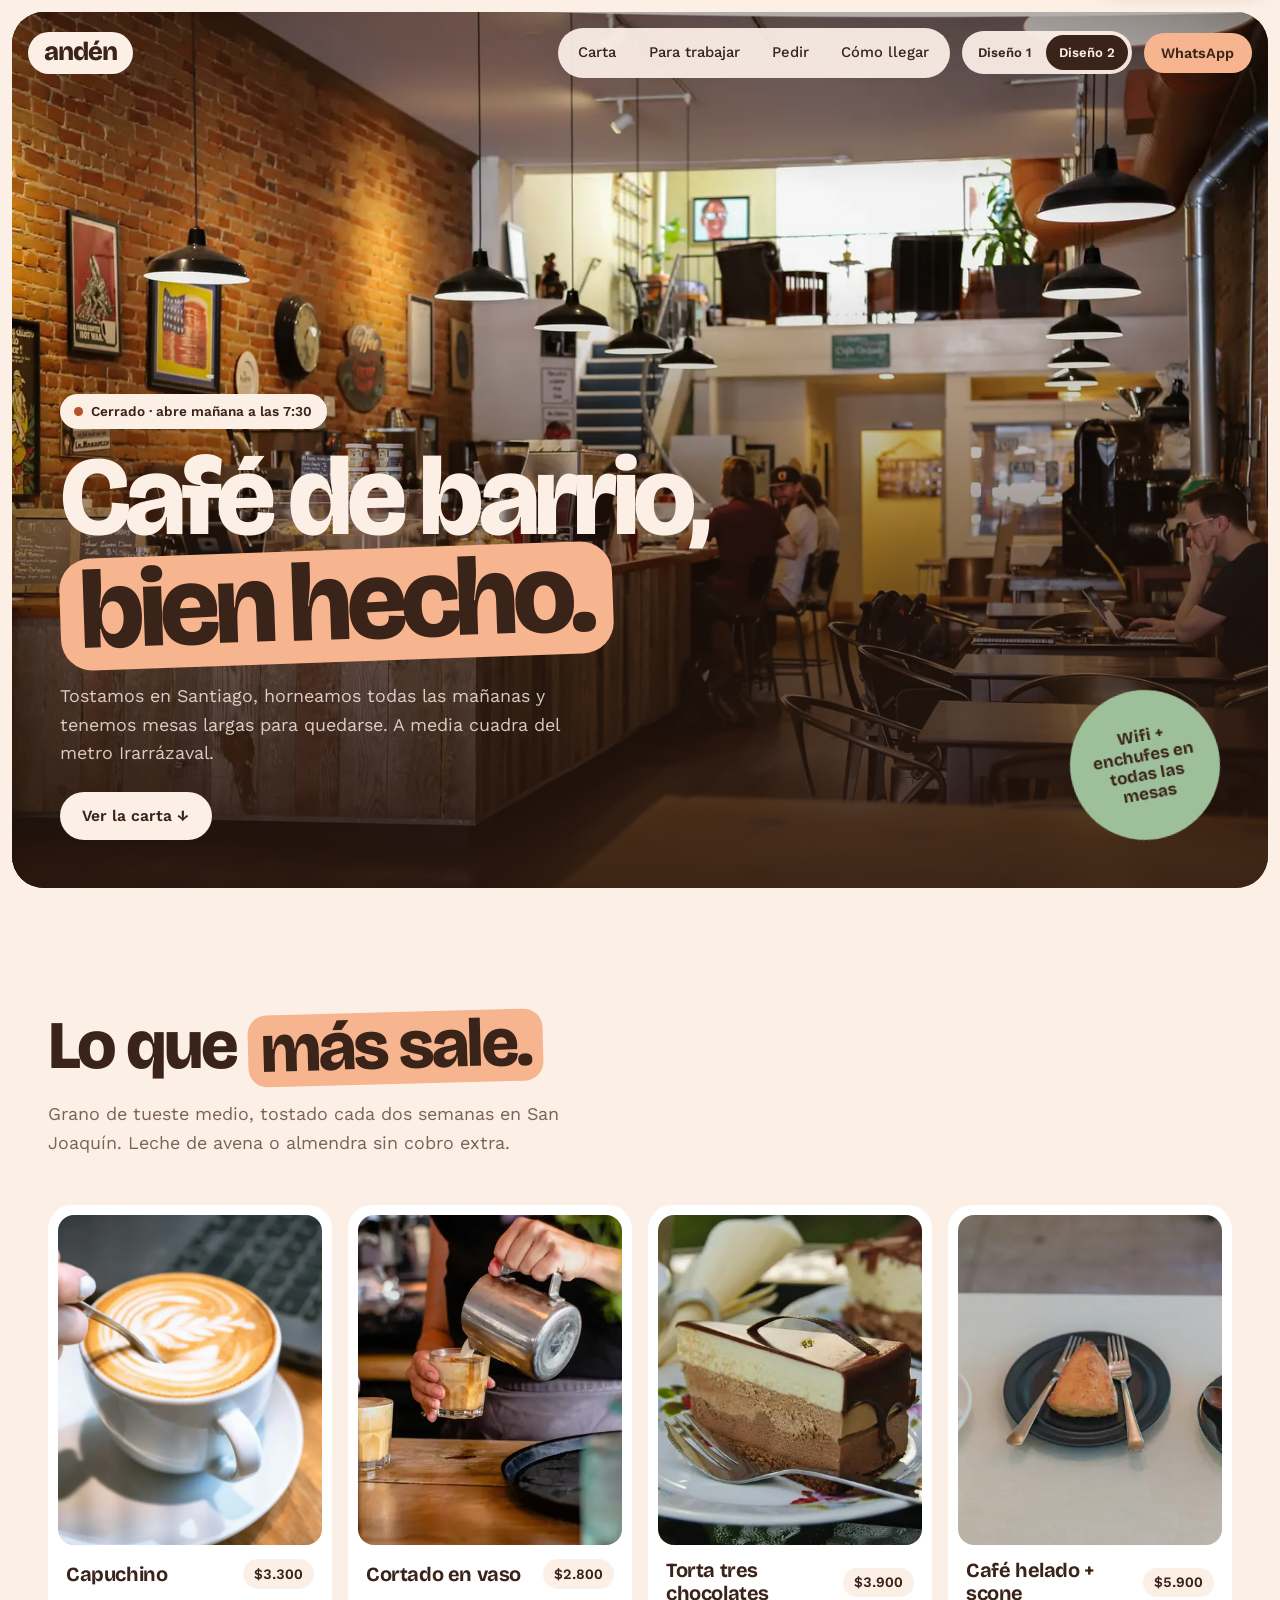
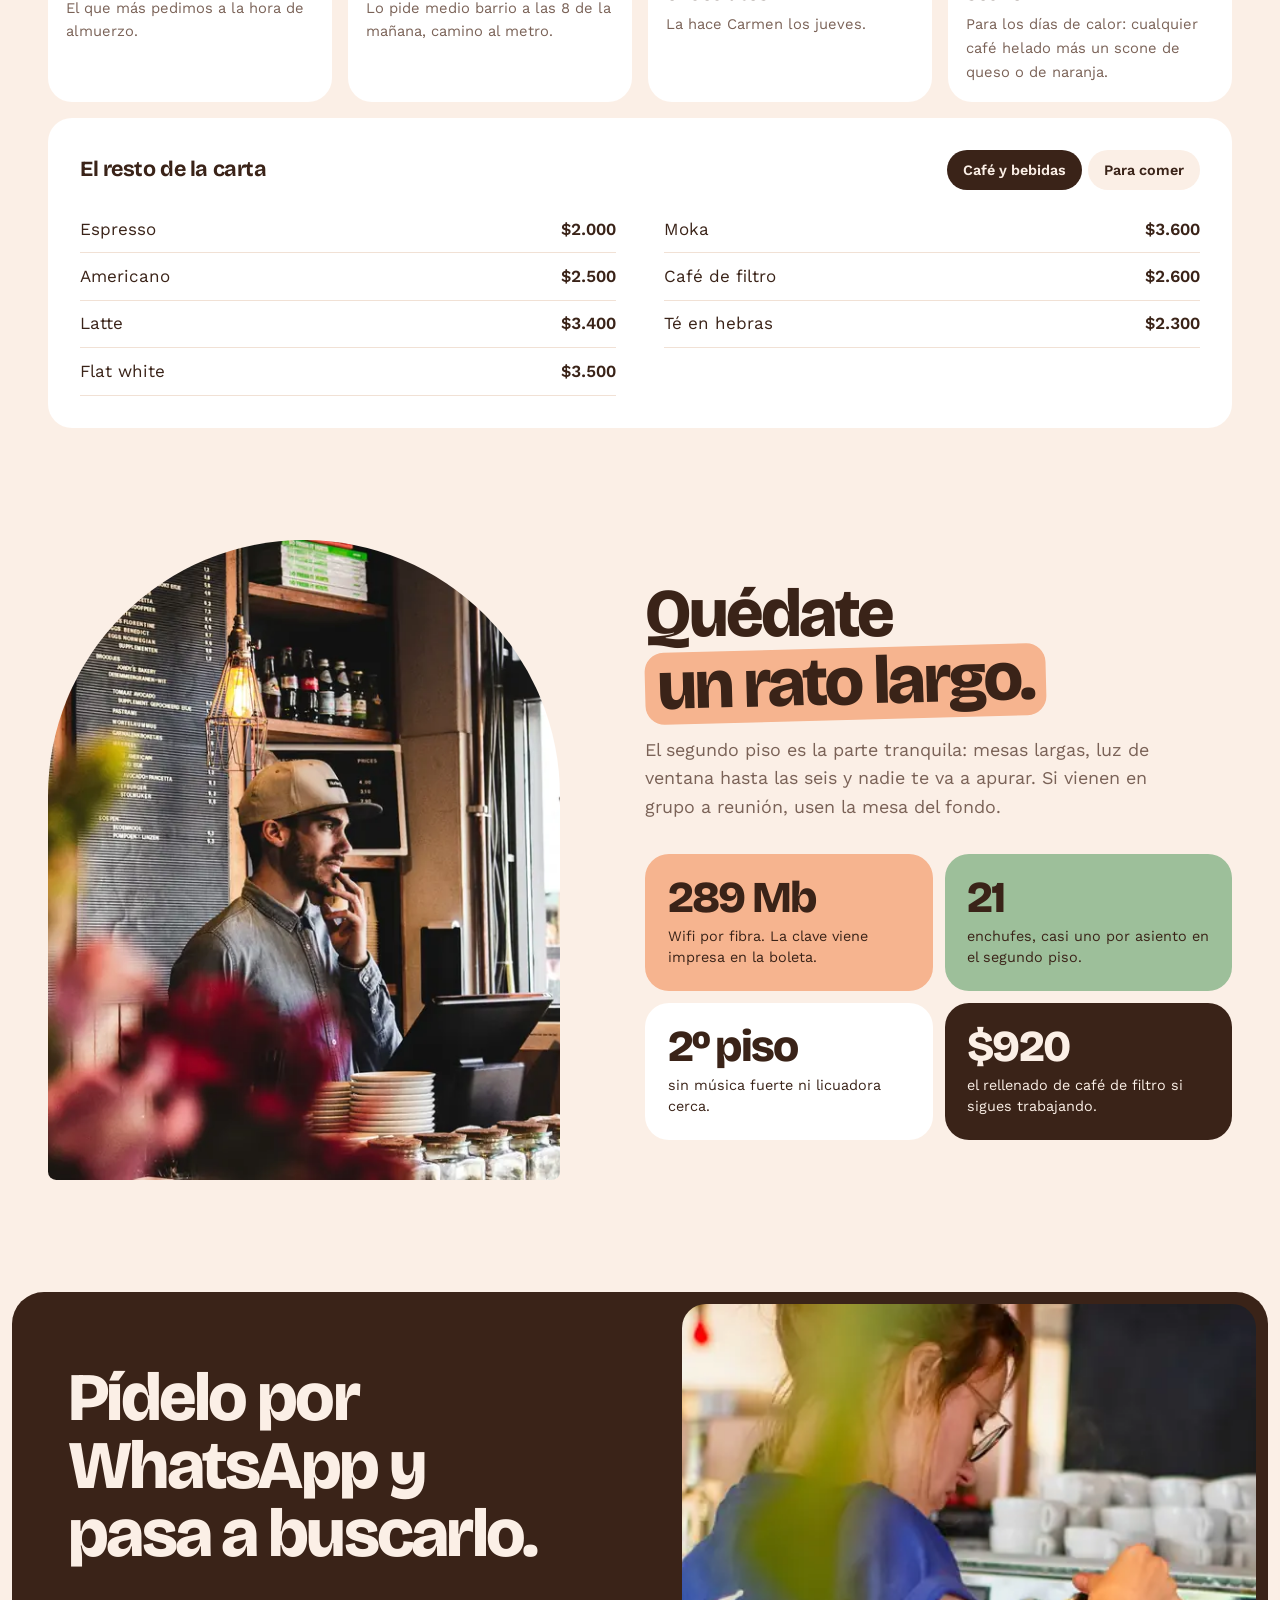
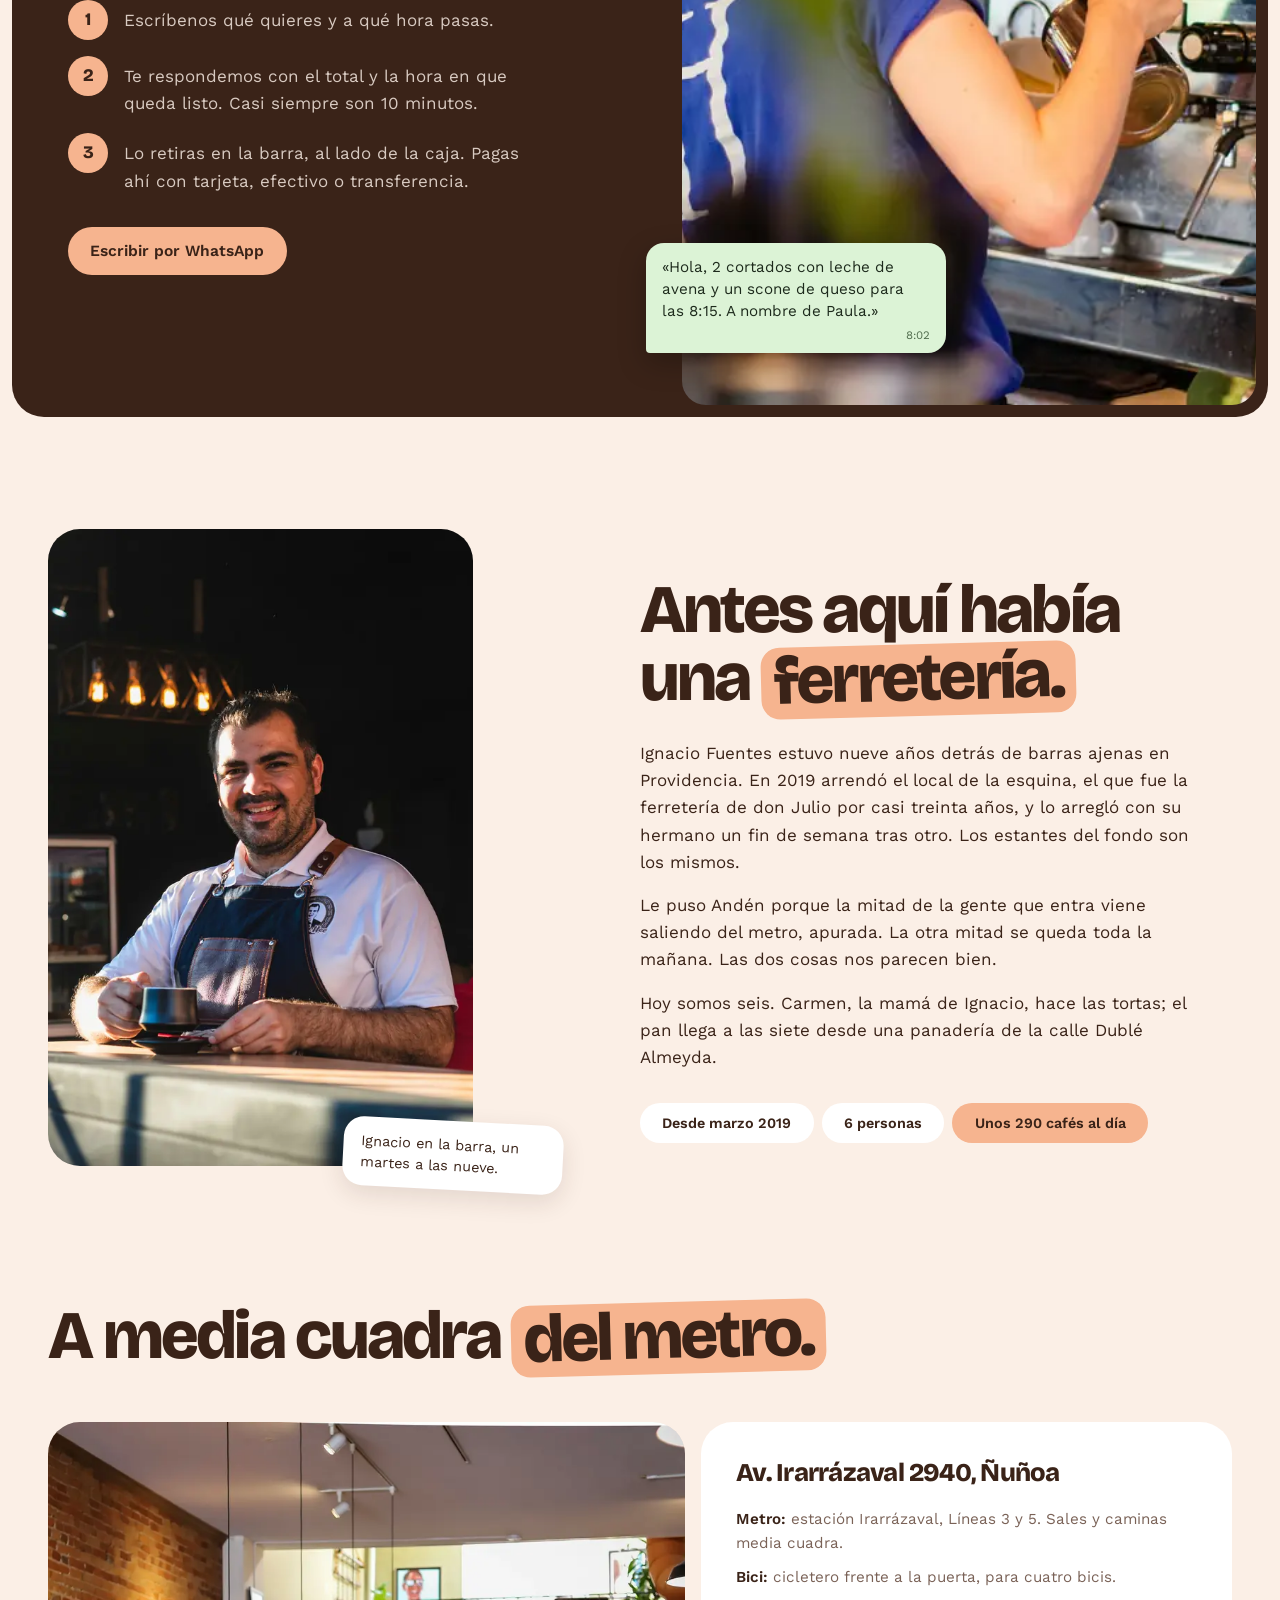
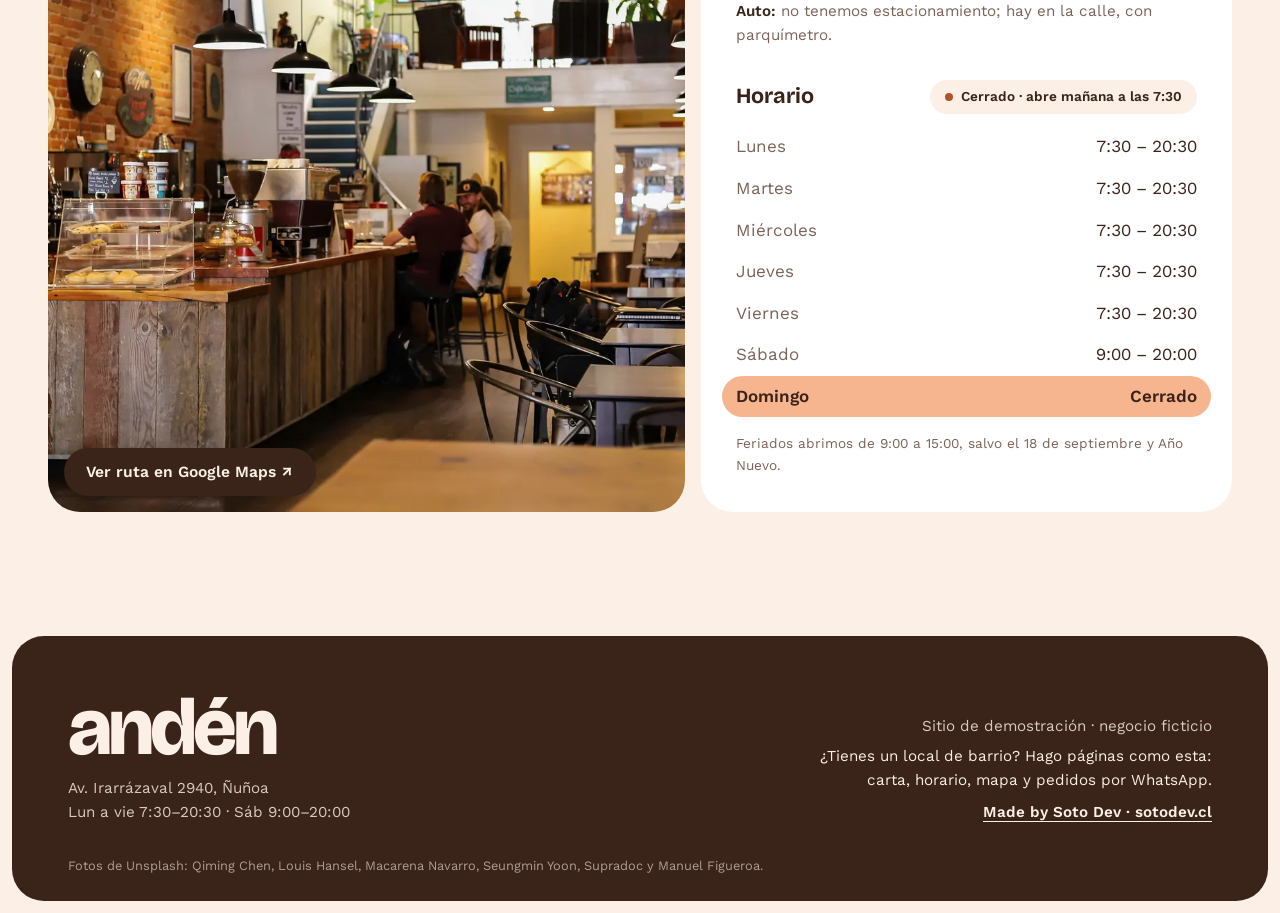
==== calido.html @ 1124a8f5 "Add second design with a design switch and rebrand the first Design 1 (/) keeps the original layout " ====
<!doctype html>
<html lang="es-CL">
<head>
  <meta charset="utf-8">
  <script>document.documentElement.classList.add('js')</script>
  <meta name="viewport" content="width=device-width, initial-scale=1">
  <title>Café Andén · Café de barrio en Ñuñoa</title>
  <meta name="description" content="Cafetería de barrio a media cuadra del metro Irarrázaval. Café tostado en Santiago, horneado del día, wifi y enchufes, pedidos por WhatsApp para retirar.">
  <meta name="theme-color" content="#3A2318">
  <!-- Fictional business at a real street: keep it out of search results -->
  <meta name="robots" content="noindex, nofollow">
  <link rel="icon" href="favicon.svg" type="image/svg+xml">

  <meta property="og:type" content="website">
  <meta property="og:title" content="Café Andén · Café de barrio, bien hecho">
  <meta property="og:description" content="A media cuadra del metro Irarrázaval. Wifi, enchufes y pedidos por WhatsApp para retirar.">
  <meta property="og:image" content="https://cafeteria.sotodev.cl/img/og.jpg">
  <meta property="og:url" content="https://cafeteria.sotodev.cl/calido">

  <link rel="preconnect" href="https://fonts.googleapis.com">
  <link rel="preconnect" href="https://fonts.gstatic.com" crossorigin>
  <link href="https://fonts.googleapis.com/css2?family=Bricolage+Grotesque:opsz,wght@12..96,400..800&family=Work+Sans:wght@400;500;600&display=swap" rel="stylesheet">
  <link rel="preload" as="image" href="img/local-1600.webp"
        imagesrcset="img/local-960.webp 960w, img/local-1600.webp 1600w, img/local-2400.webp 2400w" imagesizes="100vw">
  <link rel="stylesheet" href="calido.css">
</head>
<body>

  <!-- PORTADA -->
  <header class="hero" id="inicio">
    <div class="hero__frame">
      <img class="hero__img"
           src="img/local-1600.webp"
           srcset="img/local-960.webp 960w, img/local-1600.webp 1600w, img/local-2400.webp 2400w"
           sizes="100vw" width="1600" height="994"
           alt="Interior de Café Andén: barra de madera, muro de ladrillo y mesas con gente trabajando"
           fetchpriority="high">

      <nav class="nav" aria-label="Principal">
        <a class="nav__logo" href="#inicio">andén</a>
        <ul class="nav__links">
          <li><a href="#carta">Carta</a></li>
          <li><a href="#trabajar">Para trabajar</a></li>
          <li><a href="#pedir">Pedir</a></li>
          <li><a href="#llegar">Cómo llegar</a></li>
        </ul>
        <div class="switch" role="group" aria-label="Elegir diseño">
          <a data-design-link="/" href="/">Diseño 1</a>
          <a data-design-link="/calido" href="/calido" aria-current="page">Diseño 2</a>
        </div>
        <a class="pill pill--peach pill--sm nav__wa js-wa" href="#pedir">WhatsApp</a>
      </nav>

      <div class="hero__content">
        <div class="hero__text">
          <p class="status" data-estado hidden></p>
          <h1 class="hero__title">Café de barrio, <span class="hl">bien hecho.</span></h1>
          <p class="hero__lead">Tostamos en Santiago, horneamos todas las mañanas y tenemos mesas largas para quedarse. A media cuadra del metro Irarrázaval.</p>
          <a class="pill pill--light" href="#carta">Ver la carta ↓</a>
        </div>
        <p class="sticker">Wifi + enchufes en todas las mesas</p>
      </div>
    </div>
  </header>

  <main>

    <!-- CARTA -->
    <section class="section" id="carta" aria-labelledby="carta-title">
      <div class="wrap">
        <div class="sec-head">
          <h2 id="carta-title" class="h2">Lo que <span class="hl">más sale.</span></h2>
          <p class="lead">Grano de tueste medio, tostado cada dos semanas en San Joaquín. Leche de avena o almendra sin cobro extra.</p>
        </div>

        <div class="cards">
          <article class="card">
            <div class="card__img"><img src="img/capuchino-600.webp" srcset="img/capuchino-600.webp 600w, img/capuchino-1100.webp 1100w"
                 sizes="(min-width: 1000px) 25vw, (min-width: 560px) 50vw, 100vw" width="600" height="900" loading="lazy"
                 alt="Capuchino con arte latte en taza blanca, junto a un notebook"></div>
            <div class="card__row"><h3 class="card__name">Capuchino</h3><span class="price">$3.300</span></div>
            <p class="card__desc">El que más pedimos a la hora de almuerzo.</p>
          </article>
          <article class="card">
            <div class="card__img"><img src="img/cortado-700.webp" srcset="img/cortado-700.webp 700w, img/cortado-1300.webp 1300w"
                 sizes="(min-width: 1000px) 25vw, (min-width: 560px) 50vw, 100vw" width="700" height="490" loading="lazy"
                 alt="Barista sirviendo leche en un cortado en vaso de vidrio"></div>
            <div class="card__row"><h3 class="card__name">Cortado en vaso</h3><span class="price">$2.800</span></div>
            <p class="card__desc">Lo pide medio barrio a las 8 de la mañana, camino al metro.</p>
          </article>
          <article class="card">
            <div class="card__img"><img src="img/torta-700.webp" srcset="img/torta-700.webp 700w, img/torta-1300.webp 1300w"
                 sizes="(min-width: 1000px) 25vw, (min-width: 560px) 50vw, 100vw" width="700" height="467" loading="lazy"
                 alt="Porción de torta tres chocolates con cobertura brillante"></div>
            <div class="card__row"><h3 class="card__name">Torta tres chocolates</h3><span class="price">$3.900</span></div>
            <p class="card__desc">La hace Carmen los jueves.</p>
          </article>
          <article class="card">
            <div class="card__img"><img src="img/helado-scone-700.webp" srcset="img/helado-scone-700.webp 700w, img/helado-scone-1300.webp 1300w"
                 sizes="(min-width: 1000px) 25vw, (min-width: 560px) 50vw, 100vw" width="700" height="467" loading="lazy"
                 alt="Moka helado con crema, scone en plato negro y café helado con leche"></div>
            <div class="card__row"><h3 class="card__name">Café helado + scone</h3><span class="price">$5.900</span></div>
            <p class="card__desc">Para los días de calor: cualquier café helado más un scone de queso o de naranja.</p>
          </article>
        </div>

        <div class="rest" id="rest">
          <div class="rest__head">
            <h3 class="rest__title">El resto de la carta</h3>
            <div class="tabs" role="group" aria-label="Filtrar la carta">
              <button type="button" class="tabs__btn" data-tab="bebidas" aria-pressed="true">Café y bebidas</button>
              <button type="button" class="tabs__btn" data-tab="comer" aria-pressed="false">Para comer</button>
            </div>
          </div>
          <div class="rest__lists">
            <div class="rest__group" data-panel="bebidas">
              <h4 class="rest__group-title">Café y bebidas</h4>
              <ul class="rest__list">
                <li><span>Espresso</span><span>$2.000</span></li>
                <li><span>Americano</span><span>$2.500</span></li>
                <li><span>Latte</span><span>$3.400</span></li>
                <li><span>Flat white</span><span>$3.500</span></li>
                <li><span>Moka</span><span>$3.600</span></li>
                <li><span>Café de filtro</span><span>$2.600</span></li>
                <li><span>Té en hebras</span><span>$2.300</span></li>
              </ul>
            </div>
            <div class="rest__group" data-panel="comer">
              <h4 class="rest__group-title">Para comer</h4>
              <ul class="rest__list">
                <li><span>Medialuna</span><span>$1.600</span></li>
                <li><span>Scone de queso</span><span>$2.300</span></li>
                <li><span>Queque de plátano</span><span>$2.200</span></li>
                <li><span>Tostada con palta</span><span>$4.200</span></li>
                <li><span>Marraqueta jamón queso</span><span>$4.500</span></li>
                <li><span>Pollo palta en ciabatta</span><span>$5.900</span></li>
              </ul>
            </div>
          </div>
        </div>
      </div>
    </section>

    <!-- PARA TRABAJAR -->
    <section class="section section--tight" id="trabajar" aria-labelledby="trabajar-title">
      <div class="wrap work">
        <div class="arch">
          <img src="img/barra-960.webp" srcset="img/barra-960.webp 960w, img/barra-1600.webp 1600w"
               sizes="(min-width: 900px) 45vw, 100vw" width="960" height="670" loading="lazy"
               alt="Barista en la barra frente a la pizarra con la carta y una ventana grande">
        </div>
        <div class="work__text">
          <h2 id="trabajar-title" class="h2">Quédate <span class="hl">un rato largo.</span></h2>
          <p class="lead">El segundo piso es la parte tranquila: mesas largas, luz de ventana hasta las seis y nadie te va a apurar. Si vienen en grupo a reunión, usen la mesa del fondo.</p>
          <ul class="tiles">
            <li class="tile tile--peach"><strong data-count="300" data-suffix=" Mb">300 Mb</strong><span>Wifi por fibra. La clave viene impresa en la boleta.</span></li>
            <li class="tile tile--sage"><strong data-count="22">22</strong><span>enchufes, casi uno por asiento en el segundo piso.</span></li>
            <li class="tile tile--white"><strong>2º piso</strong><span>sin música fuerte ni licuadora cerca.</span></li>
            <li class="tile tile--brown"><strong data-count="1000" data-prefix="$">$1.000</strong><span>el rellenado de café de filtro si sigues trabajando.</span></li>
          </ul>
        </div>
      </div>
    </section>

    <!-- PEDIDOS POR WHATSAPP -->
    <section class="order" id="pedir" aria-labelledby="pedir-title">
      <div class="order__text">
        <h2 id="pedir-title" class="h2">Pídelo por WhatsApp y pasa a buscarlo.</h2>
        <ol class="steps">
          <li><span class="steps__n">1</span><p>Escríbenos qué quieres y a qué hora pasas.</p></li>
          <li><span class="steps__n">2</span><p>Te respondemos con el total y la hora en que queda listo. Casi siempre son 10 minutos.</p></li>
          <li><span class="steps__n">3</span><p>Lo retiras en la barra, al lado de la caja. Pagas ahí con tarjeta, efectivo o transferencia.</p></li>
        </ol>
        <a class="pill pill--peach js-wa" href="#pedir">Escribir por WhatsApp</a>
        <p class="order__note">Recibimos pedidos desde las 7:30. No hacemos delivery: somos pocos y preferimos que el café llegue caliente.</p>
      </div>
      <div class="order__photo">
        <div class="order__img">
          <img src="img/barista-800.webp" srcset="img/barista-800.webp 800w, img/barista-1400.webp 1400w"
               sizes="(min-width: 900px) 45vw, 100vw" width="800" height="533" loading="lazy"
               alt="Barista preparando un café en la máquina de espresso, con tazas apiladas detrás">
        </div>
        <p class="bubble">«Hola, 2 cortados con leche de avena y un scone de queso para las 8:15. A nombre de Paula.»<small>8:02</small></p>
      </div>
    </section>

    <!-- HISTORIA -->
    <section class="section" id="historia" aria-labelledby="historia-title">
      <div class="wrap story">
        <figure class="story__photo">
          <div class="story__img">
            <img src="img/ignacio-600.webp" srcset="img/ignacio-600.webp 600w, img/ignacio-1100.webp 1100w"
                 sizes="(min-width: 900px) 40vw, 100vw" width="600" height="900" loading="lazy"
                 alt="Ignacio, dueño de Café Andén, sonriendo en la barra con una taza en la mano">
          </div>
          <figcaption class="note">Ignacio en la barra, un martes a las nueve.</figcaption>
        </figure>
        <div class="story__text">
          <h2 id="historia-title" class="h2">Antes aquí había una <span class="hl">ferretería.</span></h2>
          <p>Ignacio Fuentes estuvo nueve años detrás de barras ajenas en Providencia. En 2019 arrendó el local de la esquina, el que fue la ferretería de don Julio por casi treinta años, y lo arregló con su hermano un fin de semana tras otro. Los estantes del fondo son los mismos.</p>
          <p>Le puso Andén porque la mitad de la gente que entra viene saliendo del metro, apurada. La otra mitad se queda toda la mañana. Las dos cosas nos parecen bien.</p>
          <p>Hoy somos seis. Carmen, la mamá de Ignacio, hace las tortas; el pan llega a las siete desde una panadería de la calle Dublé Almeyda.</p>
          <ul class="facts">
            <li class="pill">Desde marzo 2019</li>
            <li class="pill">6 personas</li>
            <li class="pill pill--peach"><span data-count="340" data-prefix="Unos " data-suffix=" cafés al día">Unos 340 cafés al día</span></li>
          </ul>
        </div>
      </div>
    </section>

    <!-- CÓMO LLEGAR -->
    <section class="section section--tight" id="llegar" aria-labelledby="llegar-title">
      <div class="wrap">
        <div class="sec-head">
          <h2 id="llegar-title" class="h2">A media cuadra <span class="hl">del metro.</span></h2>
        </div>
        <div class="visit">
          <div class="mapa" id="mapa">
            <img class="mapa__fallback"
                 src="img/local-960.webp"
                 srcset="img/local-960.webp 960w, img/local-1600.webp 1600w"
                 sizes="(min-width: 900px) 55vw, 100vw" width="960" height="597" loading="lazy"
                 alt="Interior de Café Andén">
            <iframe class="mapa__frame" title="Mapa: Café Andén, a media cuadra del metro Irarrázaval"
                    data-src="https://www.google.com/maps/embed/v1/place?key=__GOOGLE_MAPS_API_KEY__&amp;q=Metro+Irarr%C3%A1zaval,+%C3%91u%C3%B1oa&amp;zoom=16&amp;language=es&amp;region=CL"
                    loading="lazy" referrerpolicy="strict-origin-when-cross-origin" allowfullscreen></iframe>
            <a class="pill pill--dark mapa__btn" href="https://www.google.com/maps/dir/?api=1&amp;destination=Metro+Irarr%C3%A1zaval+%C3%91u%C3%B1oa" target="_blank" rel="noopener">Ver ruta en Google Maps ↗</a>
          </div>

          <div class="visit__box">
            <p class="visit__dir">Av. Irarrázaval 2940, Ñuñoa</p>
            <ul class="ways">
              <li><strong>Metro:</strong> estación Irarrázaval, Líneas 3 y 5. Sales y caminas media cuadra.</li>
              <li><strong>Bici:</strong> cicletero frente a la puerta, para cuatro bicis.</li>
              <li><strong>Auto:</strong> no tenemos estacionamiento; hay en la calle, con parquímetro.</li>
            </ul>
            <div class="visit__head">
              <h3 class="visit__h3">Horario</h3>
              <p class="status status--plain" data-estado hidden></p>
            </div>
            <ul class="horario" id="horario">
              <li data-days="1"><span>Lunes</span><span>7:30 – 20:30</span></li>
              <li data-days="2"><span>Martes</span><span>7:30 – 20:30</span></li>
              <li data-days="3"><span>Miércoles</span><span>7:30 – 20:30</span></li>
              <li data-days="4"><span>Jueves</span><span>7:30 – 20:30</span></li>
              <li data-days="5"><span>Viernes</span><span>7:30 – 20:30</span></li>
              <li data-days="6"><span>Sábado</span><span>9:00 – 20:00</span></li>
              <li data-days="0"><span>Domingo</span><span>Cerrado</span></li>
            </ul>
            <p class="visit__note">Feriados abrimos de 9:00 a 15:00, salvo el 18 de septiembre y Año Nuevo.</p>
          </div>
        </div>
      </div>
    </section>

  </main>

  <footer class="footer">
    <div class="footer__inner">
      <div>
        <p class="footer__brand">andén</p>
        <p>Av. Irarrázaval 2940, Ñuñoa<br>Lun a vie 7:30–20:30 · Sáb 9:00–20:00</p>
      </div>
      <div class="footer__demo">
        <p>Sitio de demostración · negocio ficticio</p>
        <p class="footer__pitch">¿Tienes un local de barrio? Hago páginas como esta: carta, horario, mapa y pedidos por WhatsApp.</p>
        <p><a href="https://sotodev.cl" target="_blank" rel="noopener">Made by Soto Dev · sotodev.cl</a></p>
      </div>
    </div>
    <p class="footer__credits">Fotos de Unsplash: Qiming Chen, Louis Hansel, Macarena Navarro, Seungmin Yoon, Supradoc y Manuel Figueroa.</p>
  </footer>

  <div class="switch switch--float" role="group" aria-label="Elegir diseño" inert>
    <a data-design-link="/" href="/">Diseño 1</a>
    <a data-design-link="/calido" href="/calido" aria-current="page">Diseño 2</a>
  </div>

  <a class="wa-bar js-wa" id="wa-bar" href="#pedir" aria-hidden="true" tabindex="-1">Pedir por WhatsApp para retirar</a>

  <script type="module" src="calido.js"></script>
</body>
</html>
---- calido.css ----
/* Diseño 2 · cálido redondeado */
:root {
  --bg: #FBEFE6;
  --brown: #3A2318;
  --brown-2: #4A2F22;
  --peach: #F6B48F;
  --sage: #9DBF9A;
  --white: #FFFFFF;
  --muted: #7A6257;
  --line: #F1E1D5;
  --on-brown: rgba(251, 239, 230, 0.82);
  --gutter: clamp(16px, 4vw, 48px);
  --max: 1200px;
  --r-lg: 32px;
  --r-md: 24px;
  --r-sm: 16px;
  --display: "Bricolage Grotesque", system-ui, sans-serif;
  --body: "Work Sans", system-ui, -apple-system, "Segoe UI", sans-serif;
  --ease: cubic-bezier(.2, .7, .15, 1);
}

*, *::before, *::after { box-sizing: border-box; }
html { scroll-behavior: smooth; -webkit-text-size-adjust: 100%; }
@media (prefers-reduced-motion: reduce) { html { scroll-behavior: auto; } }

body {
  margin: 0;
  background: var(--bg);
  color: var(--brown);
  font-family: var(--body);
  font-size: 1.0625rem;
  line-height: 1.6;
  -webkit-font-smoothing: antialiased;
}
img { display: block; max-width: 100%; height: auto; }
h1, h2, h3, h4, p, ul, ol, figure { margin: 0; }
ul, ol { padding: 0; list-style: none; }
a { color: inherit; }
:focus-visible { outline: 2px solid var(--brown); outline-offset: 2px; box-shadow: 0 0 0 4px var(--bg); }
.order :focus-visible, .footer :focus-visible, .tile--brown :focus-visible { outline-color: var(--bg); box-shadow: 0 0 0 4px var(--brown); }

.wrap {
  width: 100%;
  max-width: calc(var(--max) + var(--gutter) * 2);
  margin-inline: auto;
  padding-inline: var(--gutter);
}

/* ---------- Type ---------- */
.h2 {
  font: 800 clamp(2.4rem, 5.6vw, 4.25rem)/1 var(--display);
  letter-spacing: -0.04em;
  text-wrap: balance;
}
.hl {
  display: inline-block;
  background: var(--peach);
  color: var(--brown);
  border-radius: .28em;
  padding: 0 .18em .06em;
  transform: rotate(-1.5deg);
}
.lead { max-width: 34rem; color: var(--muted); font-size: clamp(1.02rem, 1.4vw, 1.15rem); }

/* ---------- Pills ---------- */
.pill {
  display: inline-flex; align-items: center; justify-content: center; gap: .5rem;
  min-height: 48px; padding: 0 1.4rem;
  border-radius: 999px;
  background: var(--white); color: var(--brown);
  font: 600 .975rem/1 var(--body);
  text-decoration: none; white-space: nowrap;
  transition: background-color .18s, transform .18s var(--ease);
}
.pill:hover { transform: translateY(-2px); }
.pill:active { transform: none; }
.pill--sm { min-height: 40px; padding: 0 1.1rem; font-size: .9rem; }
.pill--peach { background: var(--peach); }
.pill--peach:hover { background: #F9C4A6; }
.pill--dark { background: var(--brown); color: var(--bg); }
.pill--light { background: var(--bg); }

/* ---------- Hero ---------- */
.hero { padding: 12px; }
.hero__frame {
  position: relative;
  min-height: calc(100svh - 24px);
  display: flex; flex-direction: column;
  border-radius: var(--r-lg);
  overflow: hidden;
  background: var(--brown);
  color: var(--bg);
  isolation: isolate;
}
.hero__img {
  position: absolute; inset: 0; z-index: -2;
  width: 100%; height: 100%;
  object-fit: cover; object-position: 40% 50%;
}
.hero__frame::after {
  content: ""; position: absolute; inset: 0; z-index: -1;
  background:
    linear-gradient(to top, rgba(40,22,14,.85) 0%, rgba(40,22,14,.45) 40%, rgba(40,22,14,0) 70%),
    linear-gradient(to bottom, rgba(40,22,14,.35) 0%, rgba(40,22,14,0) 20%);
}
.nav {
  display: flex; align-items: center; gap: .75rem;
  padding: 16px;
}
.nav__logo {
  font: 800 1.6rem/1 var(--display); letter-spacing: -0.04em;
  background: var(--bg); color: var(--brown);
  padding: .45rem 1rem .55rem; border-radius: 999px;
  text-decoration: none;
  margin-right: auto;
}
.nav__links {
  display: flex; gap: 2px;
  background: rgba(251,239,230,.94); color: var(--brown);
  padding: 5px; border-radius: 999px;
  font-size: .92rem; font-weight: 500;
}
.nav__links a { display: block; padding: .5rem .95rem; border-radius: 999px; text-decoration: none; }
.nav__links a:hover { background: var(--white); }

.switch {
  display: inline-flex; flex: none; gap: 2px;
  background: rgba(251,239,230,.94); padding: 4px; border-radius: 999px;
  font-size: .82rem; font-weight: 600;
}
.switch a { padding: .45rem .8rem; border-radius: 999px; text-decoration: none; color: var(--brown); white-space: nowrap; }
.switch a:hover { background: var(--white); }
.switch a[aria-current="page"] { background: var(--brown); color: var(--bg); }
/* floating copy, shown by shared.js once the hero is off screen */
.switch--float {
  position: fixed; top: 12px; right: 12px; z-index: 30;
  background: var(--bg);
  box-shadow: 0 6px 20px rgba(40,22,14,.22);
  transform: translateY(-160%);
  transition: transform .3s var(--ease);
}
.switch--float.is-visible { transform: none; }

.hero__content {
  margin-top: auto;
  display: flex; align-items: flex-end; justify-content: space-between; gap: 2rem;
  padding: clamp(1.25rem, 4vw, 3rem);
}
.hero__title {
  font: 800 clamp(3rem, 9vw, 7rem)/.94 var(--display);
  letter-spacing: -0.05em;
  max-width: 11ch;
  margin: 1rem 0 1.25rem;
}
.hero__title .hl { transform: rotate(-2deg); }
.hero__lead { max-width: 32rem; color: var(--on-brown); font-size: clamp(1.02rem, 1.4vw, 1.15rem); margin-bottom: 1.5rem; }

.status {
  display: inline-flex; align-items: center; gap: .5rem;
  background: var(--bg); color: var(--brown);
  padding: .4rem .9rem; border-radius: 999px;
  font-size: .85rem; font-weight: 600;
}
.status::before { content: ""; width: .55rem; height: .55rem; border-radius: 50%; background: currentColor; }
.status.estado--open::before { background: #2F7A3B; }
.status.estado--closed::before { background: #B4532A; }
.status--plain { background: var(--bg); }

.sticker {
  flex: none;
  width: 150px; height: 150px; border-radius: 50%;
  display: grid; place-items: center; text-align: center;
  padding: 1.2rem;
  background: var(--sage); color: var(--brown);
  font: 700 1.05rem/1.15 var(--display);
  transform: rotate(-10deg);
}

/* ---------- Sections ---------- */
.section { padding-block: clamp(4rem, 9vw, 7rem); }
.section--tight { padding-top: 0; }
.sec-head { display: grid; gap: 1rem; margin-bottom: clamp(2rem, 4vw, 3rem); }

/* ---------- Carta ---------- */
.cards { display: grid; gap: 16px; grid-template-columns: 1fr; }
@media (min-width: 560px) { .cards { grid-template-columns: 1fr 1fr; } }
@media (min-width: 1000px) { .cards { grid-template-columns: repeat(4, 1fr); } }
.card { background: var(--white); border-radius: var(--r-md); padding: 10px 10px 18px; }
.card__img { aspect-ratio: 4 / 5; border-radius: var(--r-sm); overflow: hidden; margin-bottom: 14px; background: var(--line); }
.card__img img { width: 100%; height: 100%; object-fit: cover; }
.card__row { display: flex; justify-content: space-between; align-items: center; gap: .5rem; padding: 0 8px; }
.card__name { font: 700 1.25rem/1.15 var(--display); letter-spacing: -0.02em; }
.price {
  flex: none;
  background: var(--bg); padding: .2rem .7rem; border-radius: 999px;
  font-weight: 600; font-size: .9rem; font-variant-numeric: tabular-nums;
}
.card__desc { margin: .5rem 8px 0; font-size: .92rem; color: var(--muted); }

.rest { margin-top: 16px; background: var(--white); border-radius: var(--r-md); padding: clamp(1.25rem, 3vw, 2rem); }
.rest__head { display: flex; flex-wrap: wrap; align-items: center; justify-content: space-between; gap: 1rem; margin-bottom: 1rem; }
.rest__title { font: 700 1.35rem/1.2 var(--display); letter-spacing: -0.02em; }
.tabs { display: none; gap: 6px; flex-wrap: wrap; }
.tabs__btn {
  min-height: 40px; padding: 0 1rem; border: 0; border-radius: 999px;
  background: var(--bg); color: var(--brown);
  font: 600 .9rem/1 var(--body); cursor: pointer;
}
.tabs__btn[aria-pressed="true"] { background: var(--brown); color: var(--bg); }
.rest__lists { display: grid; gap: 1.5rem; }
@media (min-width: 700px) { .rest__lists { grid-template-columns: 1fr 1fr; gap: 0 3rem; } }
.rest__group-title { font: 600 .85rem/1 var(--body); color: var(--muted); text-transform: uppercase; letter-spacing: .06em; margin-bottom: .5rem; }
.rest__list li {
  display: flex; justify-content: space-between; gap: 1rem;
  padding: .6rem 0; border-bottom: 1px solid var(--line);
}
.rest__list li span:last-child { font-weight: 600; font-variant-numeric: tabular-nums; }

/* with JS the tabs replace the group titles and one list shows at a time */
.js-tabs .tabs { display: flex; }
.js-tabs .rest__group-title { display: none; }
.js-tabs .rest__lists { grid-template-columns: 1fr; }
.js-tabs .rest__group[hidden] { display: none; }
@media (min-width: 700px) { .js-tabs .rest__list { columns: 2; column-gap: 3rem; } .js-tabs .rest__list li { break-inside: avoid; } }

/* ---------- Para trabajar ---------- */
.work { display: grid; gap: 2.5rem; align-items: center; }
@media (min-width: 900px) { .work { grid-template-columns: 1fr 1.1fr; gap: clamp(2.5rem, 5vw, 4rem); } }
.arch { border-radius: 999px 999px var(--r-lg) var(--r-lg); overflow: hidden; aspect-ratio: 4 / 5; max-height: 640px; background: var(--line); }
.arch img { width: 100%; height: 100%; object-fit: cover; }
.work__text .h2 { margin-bottom: 1rem; }
.tiles { display: grid; grid-template-columns: 1fr 1fr; gap: 12px; margin-top: 2rem; }
.tile { border-radius: var(--r-md); padding: clamp(1rem, 2.5vw, 1.4rem); }
.tile strong { display: block; font: 800 clamp(1.8rem, 3.6vw, 2.75rem)/1 var(--display); letter-spacing: -0.04em; margin-bottom: .4rem; }
.tile span { display: block; font-size: .9rem; line-height: 1.45; }
.tile--peach { background: var(--peach); }
.tile--sage { background: var(--sage); }
.tile--white { background: var(--white); }
.tile--brown { background: var(--brown); color: var(--bg); }

/* ---------- Pedir ---------- */
.order {
  margin: 0 12px;
  background: var(--brown); color: var(--bg);
  border-radius: var(--r-lg);
  display: grid; overflow: hidden;
}
@media (min-width: 900px) {
  .order { grid-template-columns: 1.1fr 1fr; max-width: calc(var(--max) + 2 * var(--gutter) + 120px); margin-inline: auto; }
}
@media (min-width: 900px) and (max-width: 1440px) { .order { margin-inline: 12px; } }
.order__text { padding: clamp(2.5rem, 6vw, 4.5rem) clamp(1.25rem, 5vw, 3.5rem); }
.steps { display: grid; gap: 1rem; margin: 2rem 0; max-width: 30rem; }
.steps li { display: flex; gap: 1rem; align-items: flex-start; }
.steps__n {
  flex: none; width: 40px; height: 40px; border-radius: 50%;
  display: grid; place-items: center;
  background: var(--peach); color: var(--brown);
  font: 800 1.1rem/1 var(--display);
}
.steps p { padding-top: .45rem; color: var(--on-brown); }
.order__note { margin-top: 1.5rem; max-width: 26rem; font-size: .9rem; color: rgba(251,239,230,.72); }
.order__photo { position: relative; padding: 0 12px 12px; }
@media (min-width: 900px) { .order__photo { padding: 12px; } }
.order__img { height: 100%; min-height: 320px; border-radius: var(--r-md); overflow: hidden; }
.order__img img { width: 100%; height: 100%; object-fit: cover; object-position: 35% 50%; }
.bubble {
  position: absolute; left: 24px; right: 24px; bottom: 32px;
  max-width: 300px;
  background: #DCF3D6; color: #1D2A1C;
  padding: .85rem 1rem .6rem; border-radius: 18px 18px 18px 4px;
  font-size: .95rem; line-height: 1.45;
  box-shadow: 0 10px 28px rgba(0,0,0,.25);
}
.bubble small { display: block; text-align: right; font-size: .72rem; color: #4F6B4C; margin-top: .25rem; }
@media (min-width: 900px) { .bubble { left: -24px; bottom: 64px; } }

/* ---------- Historia ---------- */
.story { display: grid; gap: 2.5rem; align-items: center; }
@media (min-width: 900px) { .story { grid-template-columns: 1fr 1.15fr; gap: clamp(2.5rem, 6vw, 5rem); } }
.story__photo { position: relative; padding-right: clamp(40px, 10vw, 90px); padding-bottom: 24px; }
.story__img { border-radius: var(--r-lg); overflow: hidden; aspect-ratio: 2 / 3; max-height: 640px; background: var(--line); }
.story__img img { width: 100%; height: 100%; object-fit: cover; }
.note {
  position: absolute; right: 0; bottom: 0;
  max-width: 220px;
  background: var(--white); border-radius: 20px;
  padding: .9rem 1.1rem; font-size: .9rem; line-height: 1.4;
  transform: rotate(3deg);
  box-shadow: 0 8px 24px rgba(58,35,24,.12);
}
.story__text .h2 { margin-bottom: 1.5rem; }
.story__text p + p { margin-top: 1rem; }
.story__text p { max-width: 36rem; }
.facts { display: flex; flex-wrap: wrap; gap: 8px; margin-top: 2rem; }
.facts .pill { min-height: 40px; font-size: .9rem; }

/* ---------- Cómo llegar ---------- */
.visit { display: grid; gap: 16px; }
@media (min-width: 900px) { .visit { grid-template-columns: 1.2fr 1fr; } }
.mapa { position: relative; min-height: 380px; border-radius: var(--r-lg); overflow: hidden; background: var(--line); }
.mapa__fallback, .mapa__frame { position: absolute; inset: 0; width: 100%; height: 100%; }
.mapa__fallback { object-fit: cover; }
.mapa__frame { border: 0; display: none; }
.mapa.has-map .mapa__frame { display: block; }
.mapa.has-map .mapa__fallback { display: none; }
.mapa__btn { position: absolute; left: 16px; bottom: 16px; z-index: 1; box-shadow: 0 6px 18px rgba(40,22,14,.25); }

.visit__box { background: var(--white); border-radius: var(--r-lg); padding: clamp(1.4rem, 3vw, 2.2rem); }
.visit__dir { font: 800 1.6rem/1.15 var(--display); letter-spacing: -0.03em; }
.ways { display: grid; gap: .6rem; margin: 1.25rem 0 2rem; font-size: .95rem; color: var(--muted); }
.ways strong { color: var(--brown); font-weight: 600; }
.visit__head { display: flex; flex-wrap: wrap; align-items: center; justify-content: space-between; gap: .5rem 1rem; margin-bottom: .75rem; }
.visit__h3 { font: 700 1.35rem/1.2 var(--display); }
.horario li {
  display: flex; justify-content: space-between; gap: 1rem;
  padding: .45rem .9rem; margin-inline: -.9rem;
  border-radius: 999px; font-variant-numeric: tabular-nums;
  transition: background-color .4s;
}
.horario li span:first-child { color: var(--muted); }
.horario li.is-today { background: var(--peach); font-weight: 600; }
.horario li.is-today span:first-child { color: var(--brown); }
.visit__note { margin-top: 1rem; font-size: .85rem; color: var(--muted); }

/* ---------- Footer ---------- */
.footer {
  margin: 12px;
  background: var(--brown); color: var(--on-brown);
  border-radius: var(--r-lg);
  padding: clamp(2rem, 5vw, 3.5rem) clamp(1.25rem, 5vw, 3.5rem) 1.5rem;
  font-size: .95rem;
}
.footer__inner { display: grid; gap: 2rem; }
@media (min-width: 760px) { .footer__inner { grid-template-columns: 1fr auto; align-items: end; } .footer__demo { text-align: right; } }
.footer__brand { font: 800 clamp(3rem, 8vw, 5rem)/.9 var(--display); letter-spacing: -0.05em; color: var(--bg); margin-bottom: .75rem; }
.footer__pitch { margin: .35rem 0 .5rem; max-width: 26rem; color: var(--bg); }
@media (min-width: 760px) { .footer__pitch { margin-left: auto; } }
.footer__demo a { color: var(--bg); font-weight: 600; text-underline-offset: 4px; }
.footer__credits { margin-top: 2rem; font-size: .8rem; color: rgba(251,239,230,.6); }

/* ---------- Mobile ---------- */
.wa-bar { display: none; }

@media (max-width: 859px) {
  .nav__links { display: none; }
  .nav__wa { display: none; }
  .hero__content { flex-direction: column; align-items: flex-start; gap: 1rem; }
  .sticker {
    position: absolute; right: 16px; top: 76px;
    width: 104px; height: 104px; padding: .8rem;
    font-size: .8rem;
  }
  .wa-bar {
    display: flex; align-items: center; justify-content: center;
    position: fixed; left: 12px; right: 12px;
    bottom: calc(12px + env(safe-area-inset-bottom));
    z-index: 20;
    min-height: 52px;
    background: var(--brown); color: var(--bg);
    border-radius: 999px;
    font-weight: 600; text-decoration: none;
    box-shadow: 0 6px 24px rgba(40,22,14,.3);
    transform: translateY(160%);
    transition: transform .25s ease;
  }
  .wa-bar.is-visible { transform: none; }
  .footer { padding-bottom: 6rem; }
}
@media (max-width: 380px) {
  .nav__logo { font-size: 1.35rem; padding: .4rem .8rem .5rem; }
}

/* ---------- Motion ---------- */
.js .hero__text > * { animation: rise .9s var(--ease) both; }
.js .hero__text > :nth-child(2) { animation-delay: .12s; }
.js .hero__text > :nth-child(3) { animation-delay: .24s; }
.js .hero__text > :nth-child(4) { animation-delay: .36s; }
.js .sticker { animation: pop .8s var(--ease) .6s both; }
@keyframes rise { from { opacity: 0; transform: translateY(18px); } }
@keyframes pop { from { opacity: 0; transform: rotate(-30deg) scale(.6); } }

/* scroll reveal (classes added by shared.js) */
.js .reveal {
  opacity: 0;
  transform: translateY(24px);
  transition: opacity .8s var(--ease), transform .9s var(--ease);
  transition-delay: var(--d, 0s);
}
.js .reveal.is-in { opacity: 1; transform: none; }

@media (prefers-reduced-motion: reduce) {
  .js *, .js *::before, .js *::after { animation: none !important; transition: none !important; }
  .js .reveal { opacity: 1; transform: none; }
}
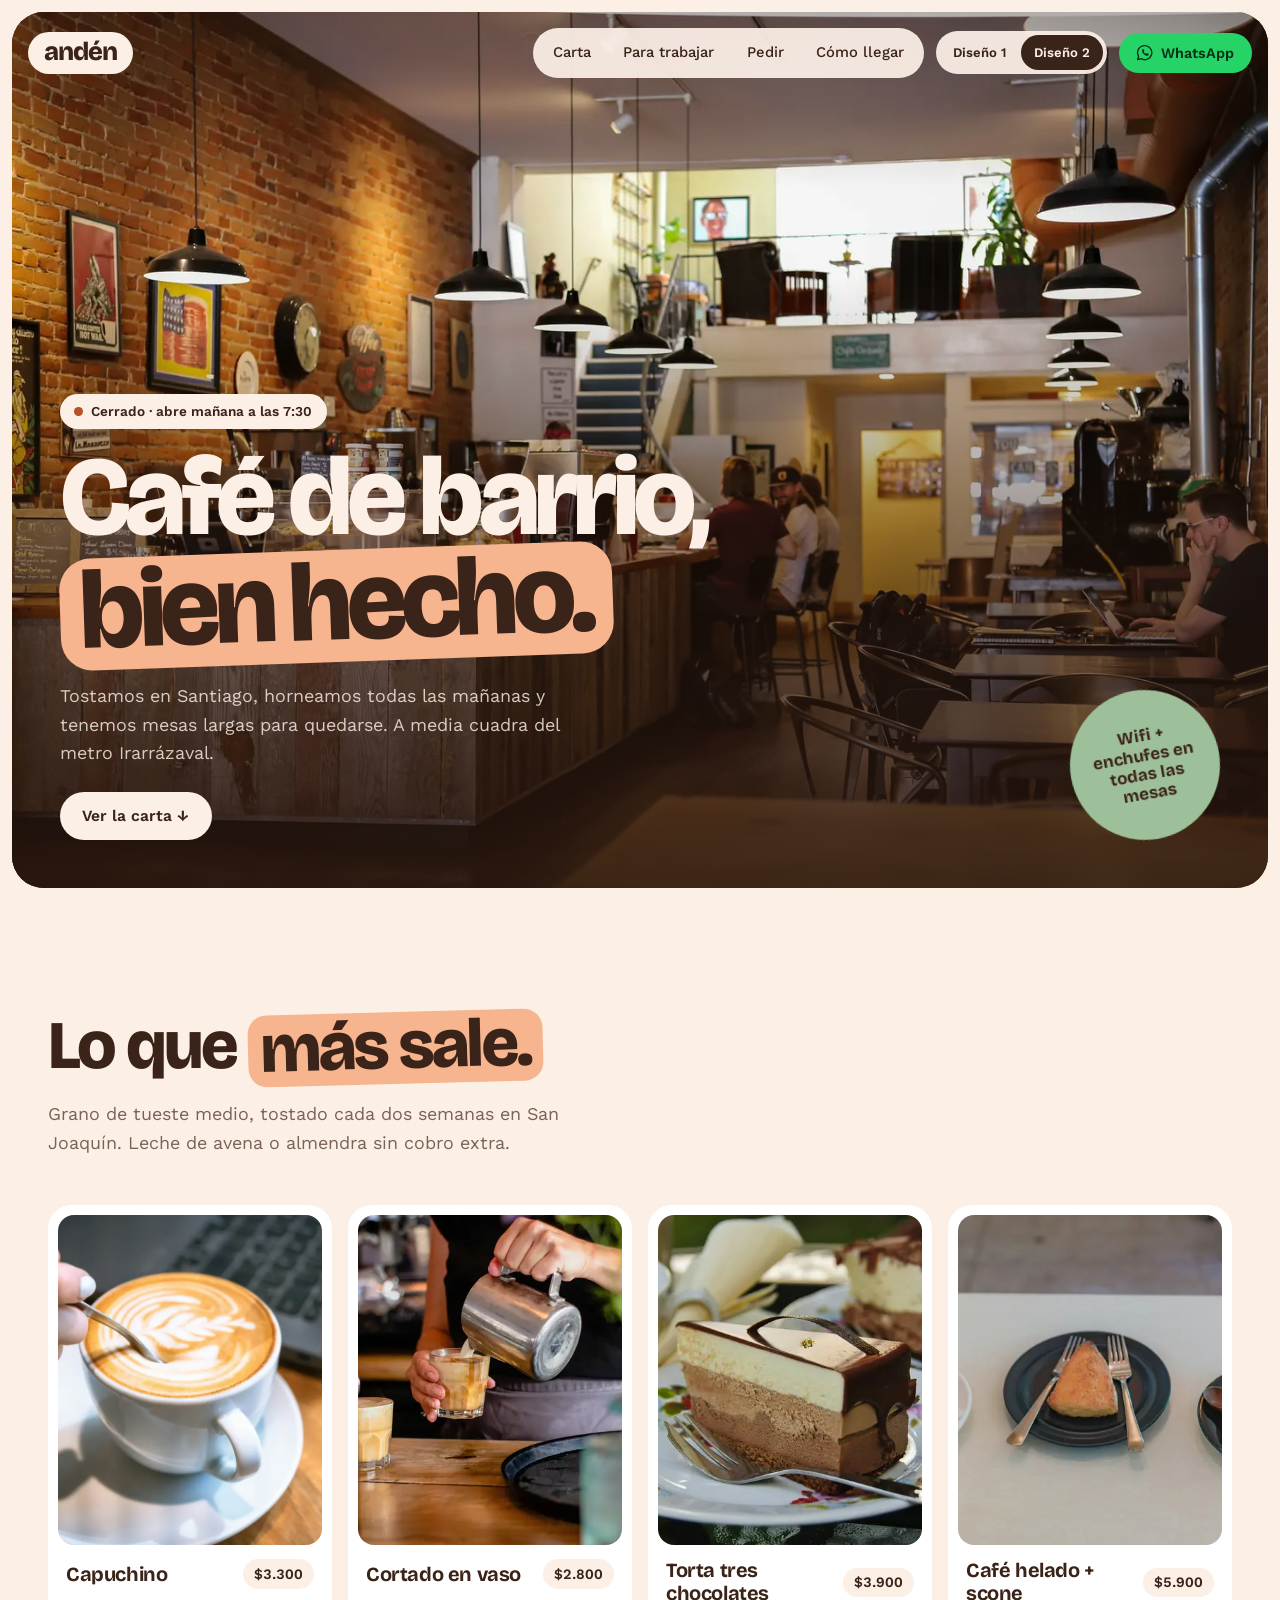
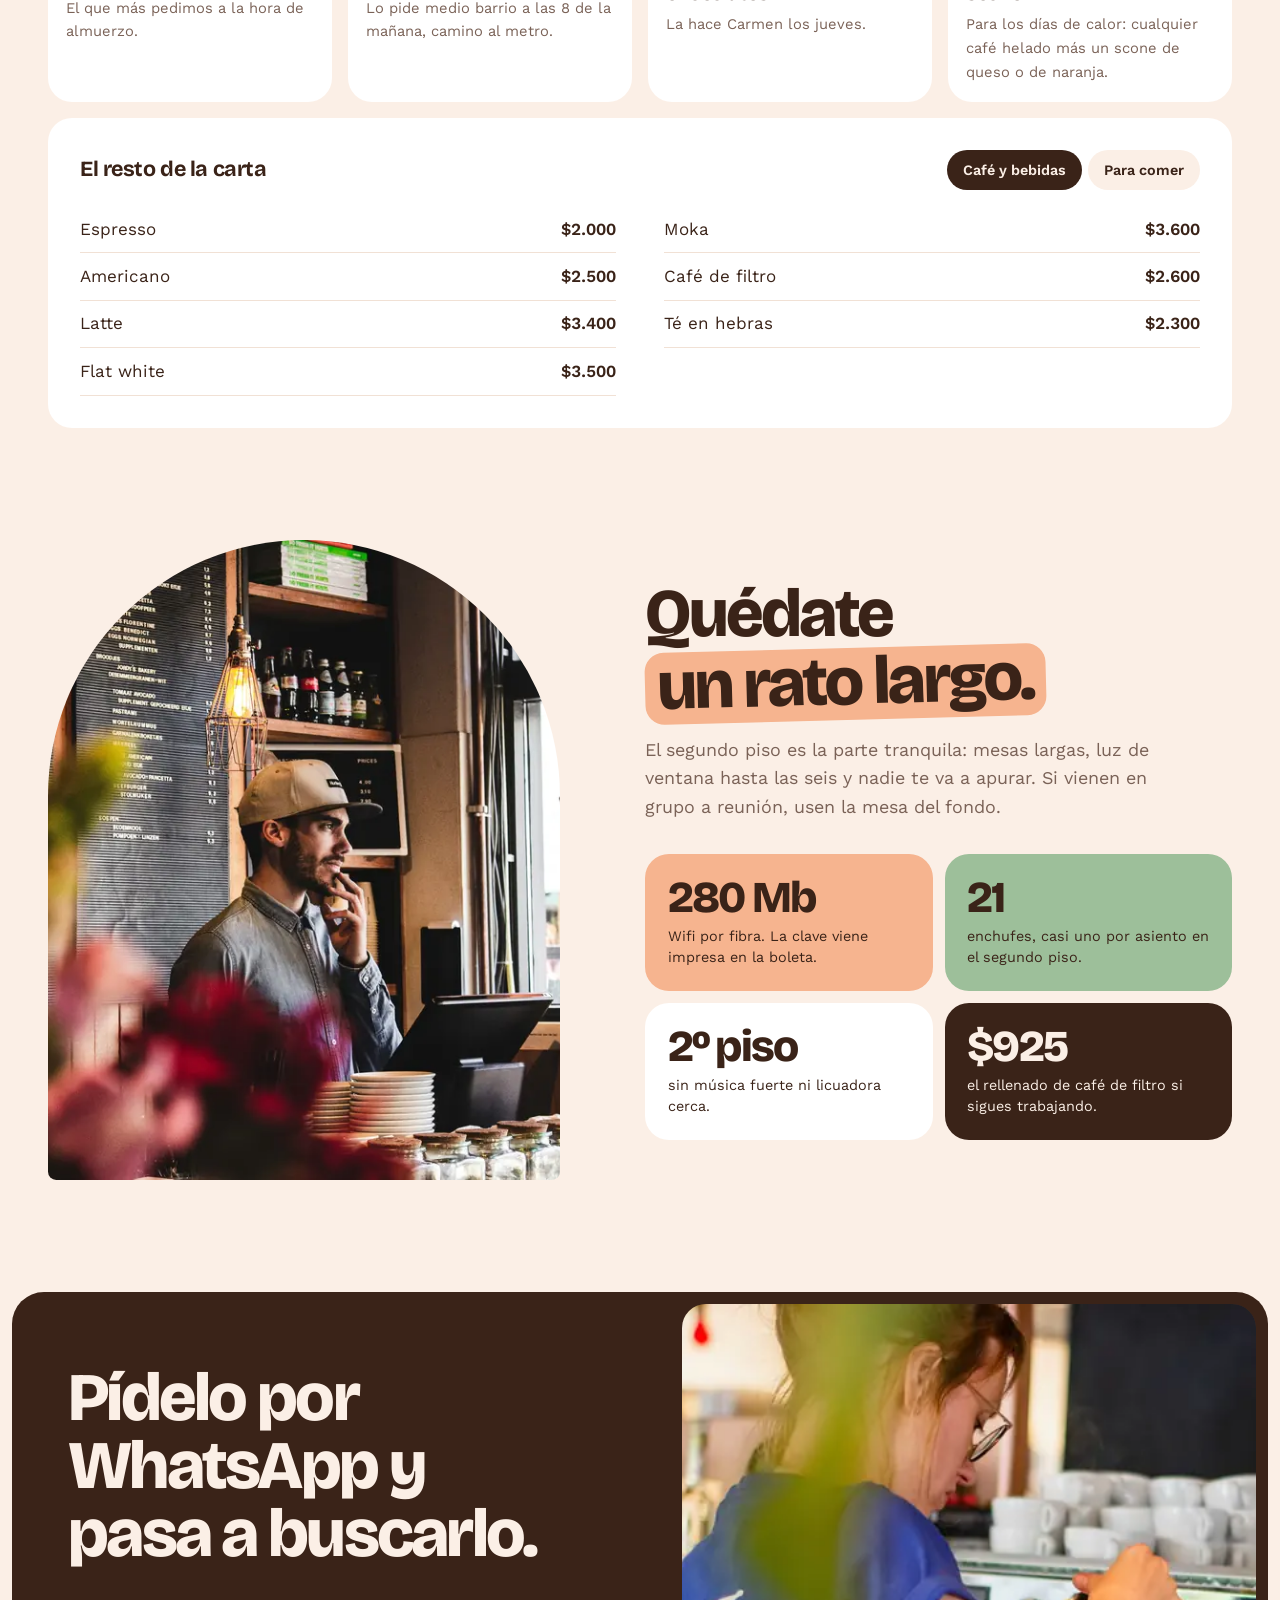
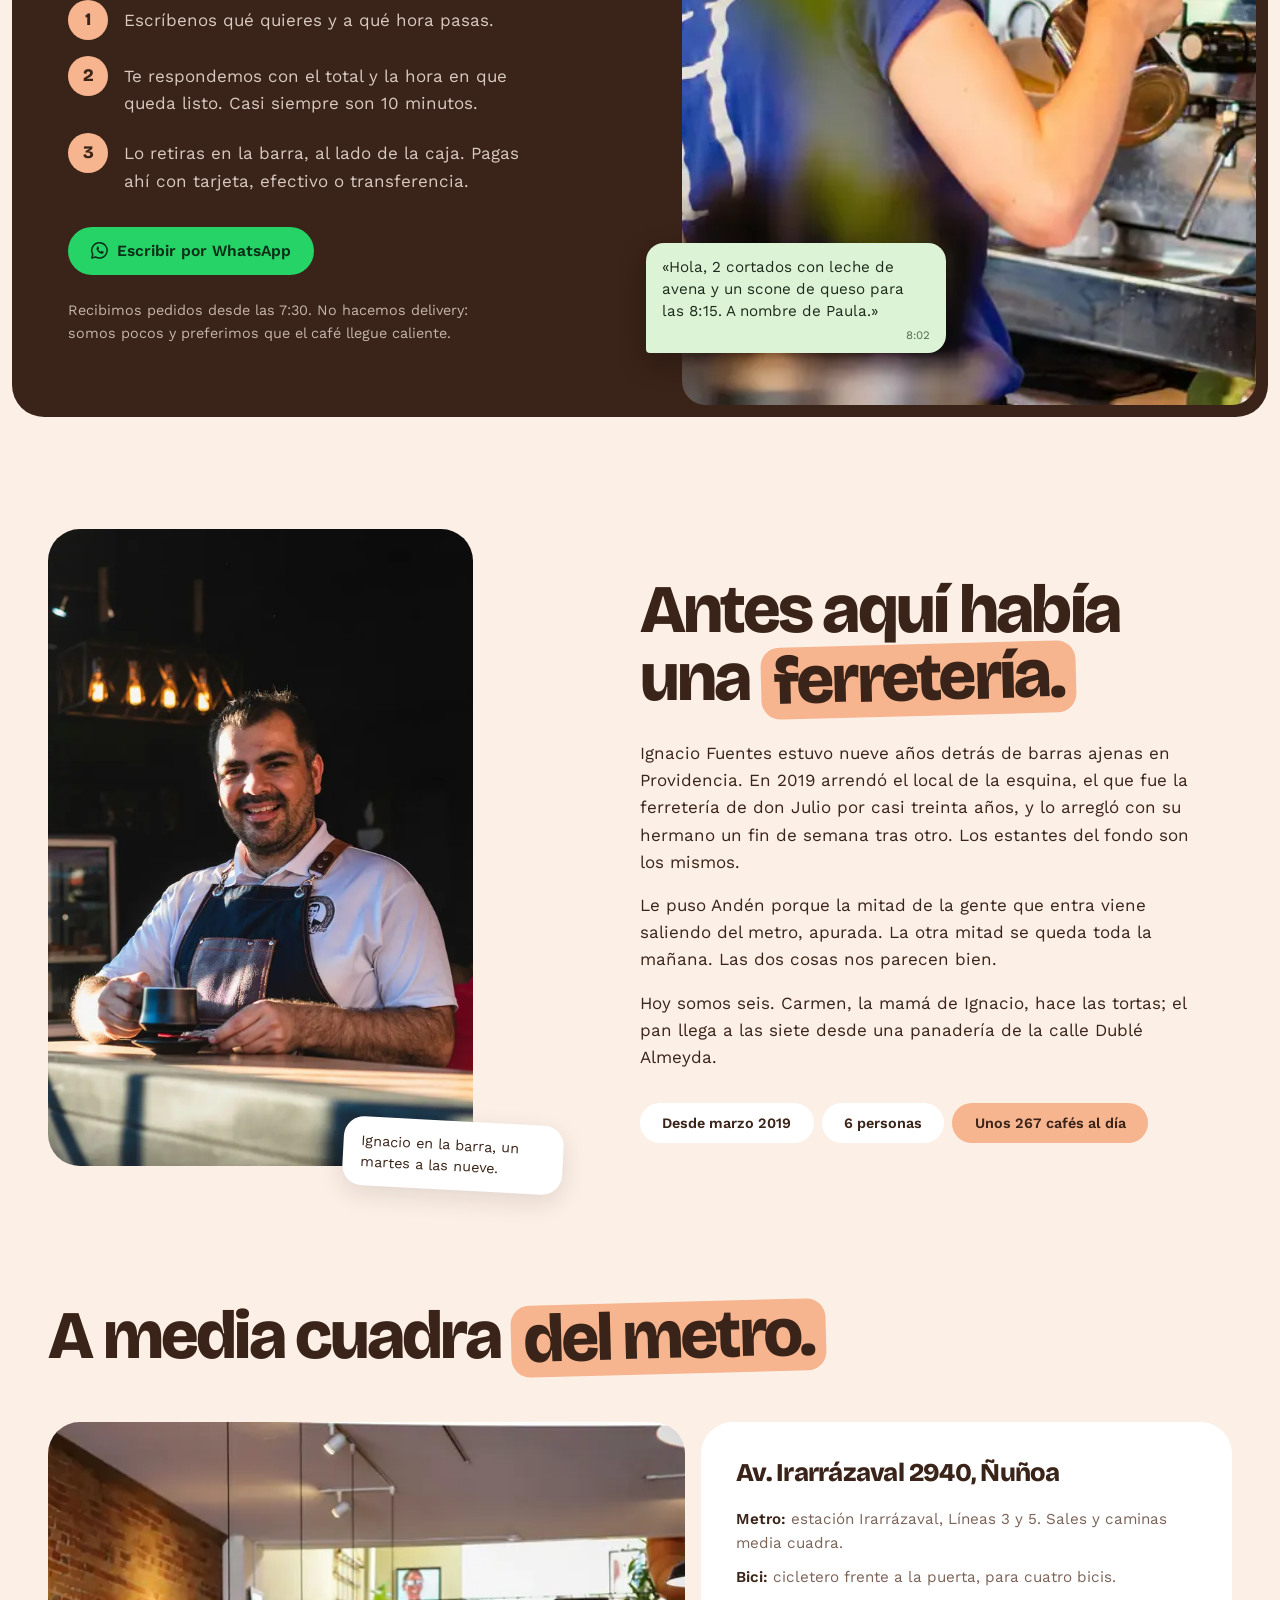
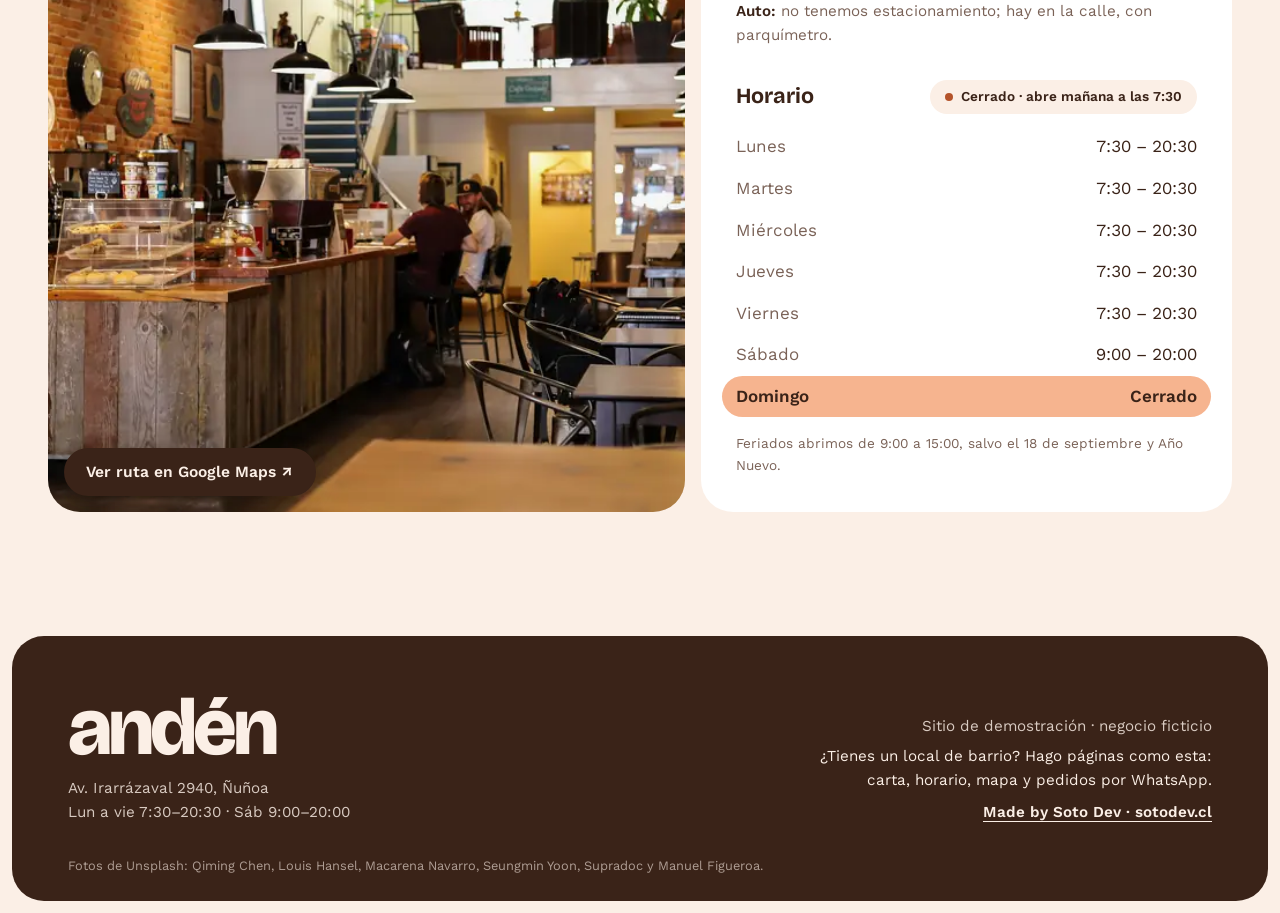
==== commit 979ec386: "Fixed nav, WhatsApp buttons and earlier photo reveals - Both designs keep the nav fixed (solid bar o" ====
--- a/calido.html
+++ b/calido.html
@@ -26,6 +26,22 @@
 </head>
 <body>
 
+  <!-- fixed nav: outside the hero so it stacks above every section -->
+  <nav class="nav" aria-label="Principal">
+    <a class="nav__logo" href="#inicio">andén</a>
+    <ul class="nav__links">
+      <li><a href="#carta">Carta</a></li>
+      <li><a href="#trabajar">Para trabajar</a></li>
+      <li><a href="#pedir">Pedir</a></li>
+      <li><a href="#llegar">Cómo llegar</a></li>
+    </ul>
+    <div class="switch" role="group" aria-label="Elegir diseño">
+      <a data-design-link="/" href="/">Diseño 1</a>
+      <a data-design-link="/calido" href="/calido" aria-current="page">Diseño 2</a>
+    </div>
+    <a class="pill pill--wa pill--sm nav__wa js-wa" href="#pedir"><svg class="wa-icon" viewBox="0 0 24 24" aria-hidden="true" focusable="false"><path d="M12 2.2a9.8 9.8 0 0 0-8.4 14.8L2.3 21.7l4.8-1.3A9.8 9.8 0 1 0 12 2.2z" fill="none" stroke="currentColor" stroke-width="1.9" stroke-linejoin="round"/><path d="M8.7 7.3c.2-.4.5-.4.8-.4h.6c.2 0 .4 0 .6.4l.8 1.9c.1.3 0 .5-.1.7l-.5.6c-.2.2-.2.4-.1.6.6 1.1 1.5 2 2.6 2.6.2.1.4.1.6-.1l.6-.7c.2-.2.4-.3.7-.2l1.9.9c.3.1.4.3.4.5 0 .9-.6 2-1.6 2.1-1 .2-2.6 0-4.6-1.6-1.6-1.3-2.6-2.9-2.9-3.8-.4-1.2-.1-2.2.6-2.5z" fill="currentColor"/></svg>WhatsApp</a>
+  </nav>
+
   <!-- PORTADA -->
   <header class="hero" id="inicio">
     <div class="hero__frame">
@@ -36,20 +52,6 @@
            alt="Interior de Café Andén: barra de madera, muro de ladrillo y mesas con gente trabajando"
            fetchpriority="high">
 
-      <nav class="nav" aria-label="Principal">
-        <a class="nav__logo" href="#inicio">andén</a>
-        <ul class="nav__links">
-          <li><a href="#carta">Carta</a></li>
-          <li><a href="#trabajar">Para trabajar</a></li>
-          <li><a href="#pedir">Pedir</a></li>
-          <li><a href="#llegar">Cómo llegar</a></li>
-        </ul>
-        <div class="switch" role="group" aria-label="Elegir diseño">
-          <a data-design-link="/" href="/">Diseño 1</a>
-          <a data-design-link="/calido" href="/calido" aria-current="page">Diseño 2</a>
-        </div>
-        <a class="pill pill--peach pill--sm nav__wa js-wa" href="#pedir">WhatsApp</a>
-      </nav>
 
       <div class="hero__content">
         <div class="hero__text">
@@ -171,7 +173,7 @@
           <li><span class="steps__n">2</span><p>Te respondemos con el total y la hora en que queda listo. Casi siempre son 10 minutos.</p></li>
           <li><span class="steps__n">3</span><p>Lo retiras en la barra, al lado de la caja. Pagas ahí con tarjeta, efectivo o transferencia.</p></li>
         </ol>
-        <a class="pill pill--peach js-wa" href="#pedir">Escribir por WhatsApp</a>
+        <a class="pill pill--wa js-wa" href="#pedir"><svg class="wa-icon" viewBox="0 0 24 24" aria-hidden="true" focusable="false"><path d="M12 2.2a9.8 9.8 0 0 0-8.4 14.8L2.3 21.7l4.8-1.3A9.8 9.8 0 1 0 12 2.2z" fill="none" stroke="currentColor" stroke-width="1.9" stroke-linejoin="round"/><path d="M8.7 7.3c.2-.4.5-.4.8-.4h.6c.2 0 .4 0 .6.4l.8 1.9c.1.3 0 .5-.1.7l-.5.6c-.2.2-.2.4-.1.6.6 1.1 1.5 2 2.6 2.6.2.1.4.1.6-.1l.6-.7c.2-.2.4-.3.7-.2l1.9.9c.3.1.4.3.4.5 0 .9-.6 2-1.6 2.1-1 .2-2.6 0-4.6-1.6-1.6-1.3-2.6-2.9-2.9-3.8-.4-1.2-.1-2.2.6-2.5z" fill="currentColor"/></svg>Escribir por WhatsApp</a>
         <p class="order__note">Recibimos pedidos desde las 7:30. No hacemos delivery: somos pocos y preferimos que el café llegue caliente.</p>
       </div>
       <div class="order__photo">
@@ -271,12 +273,7 @@
     <p class="footer__credits">Fotos de Unsplash: Qiming Chen, Louis Hansel, Macarena Navarro, Seungmin Yoon, Supradoc y Manuel Figueroa.</p>
   </footer>
 
-  <div class="switch switch--float" role="group" aria-label="Elegir diseño" inert>
-    <a data-design-link="/" href="/">Diseño 1</a>
-    <a data-design-link="/calido" href="/calido" aria-current="page">Diseño 2</a>
-  </div>
-
-  <a class="wa-bar js-wa" id="wa-bar" href="#pedir" aria-hidden="true" tabindex="-1">Pedir por WhatsApp para retirar</a>
+  <a class="wa-bar js-wa" id="wa-bar" href="#pedir" aria-hidden="true" tabindex="-1"><svg class="wa-icon" viewBox="0 0 24 24" aria-hidden="true" focusable="false"><path d="M12 2.2a9.8 9.8 0 0 0-8.4 14.8L2.3 21.7l4.8-1.3A9.8 9.8 0 1 0 12 2.2z" fill="none" stroke="currentColor" stroke-width="1.9" stroke-linejoin="round"/><path d="M8.7 7.3c.2-.4.5-.4.8-.4h.6c.2 0 .4 0 .6.4l.8 1.9c.1.3 0 .5-.1.7l-.5.6c-.2.2-.2.4-.1.6.6 1.1 1.5 2 2.6 2.6.2.1.4.1.6-.1l.6-.7c.2-.2.4-.3.7-.2l1.9.9c.3.1.4.3.4.5 0 .9-.6 2-1.6 2.1-1 .2-2.6 0-4.6-1.6-1.6-1.3-2.6-2.9-2.9-3.8-.4-1.2-.1-2.2.6-2.5z" fill="currentColor"/></svg>Pedir por WhatsApp para retirar</a>
 
   <script type="module" src="calido.js"></script>
 </body>
--- a/calido.css
+++ b/calido.css
@@ -9,6 +9,9 @@
   --muted: #7A6257;
   --line: #F1E1D5;
   --on-brown: rgba(251, 239, 230, 0.82);
+  --wa: #25D366;            /* WhatsApp green, dark text for AA */
+  --wa-hover: #3BDB78;
+  --on-wa: #0B2E17;
   --gutter: clamp(16px, 4vw, 48px);
   --max: 1200px;
   --r-lg: 32px;
@@ -20,7 +23,7 @@
 }
 
 *, *::before, *::after { box-sizing: border-box; }
-html { scroll-behavior: smooth; -webkit-text-size-adjust: 100%; }
+html { scroll-behavior: smooth; scroll-padding-top: 88px; -webkit-text-size-adjust: 100%; }
 @media (prefers-reduced-motion: reduce) { html { scroll-behavior: auto; } }
 
 body {
@@ -78,6 +81,9 @@
 .pill--peach { background: var(--peach); }
 .pill--peach:hover { background: #F9C4A6; }
 .pill--dark { background: var(--brown); color: var(--bg); }
+.pill--wa { background: var(--wa); color: var(--on-wa); }
+.pill--wa:hover { background: var(--wa-hover); }
+.wa-icon { width: 1.2em; height: 1.2em; flex: none; }
 .pill--light { background: var(--bg); }
 
 /* ---------- Hero ---------- */
@@ -104,8 +110,19 @@
     linear-gradient(to bottom, rgba(40,22,14,.35) 0%, rgba(40,22,14,0) 20%);
 }
 .nav {
+  position: fixed; top: 28px; left: 28px; right: 28px; z-index: 40;
   display: flex; align-items: center; gap: .75rem;
-  padding: 16px;
+}
+/* the hero keeps room for the fixed nav */
+.hero__frame { padding-top: 76px; }
+/* once scrolled, the pills sit together in one frosted capsule */
+.nav { border-radius: 999px; transition: background-color .3s, box-shadow .3s, padding .3s; }
+.nav.is-scrolled {
+  padding: 5px;
+  background: rgba(251, 239, 230, .9);
+  -webkit-backdrop-filter: blur(12px);
+  backdrop-filter: blur(12px);
+  box-shadow: 0 8px 28px rgba(40,22,14,.18);
 }
 .nav__logo {
   font: 800 1.6rem/1 var(--display); letter-spacing: -0.04em;
@@ -131,15 +148,6 @@
 .switch a { padding: .45rem .8rem; border-radius: 999px; text-decoration: none; color: var(--brown); white-space: nowrap; }
 .switch a:hover { background: var(--white); }
 .switch a[aria-current="page"] { background: var(--brown); color: var(--bg); }
-/* floating copy, shown by shared.js once the hero is off screen */
-.switch--float {
-  position: fixed; top: 12px; right: 12px; z-index: 30;
-  background: var(--bg);
-  box-shadow: 0 6px 20px rgba(40,22,14,.22);
-  transform: translateY(-160%);
-  transition: transform .3s var(--ease);
-}
-.switch--float.is-visible { transform: none; }
 
 .hero__content {
   margin-top: auto;
@@ -262,7 +270,7 @@
 .order__note { margin-top: 1.5rem; max-width: 26rem; font-size: .9rem; color: rgba(251,239,230,.72); }
 .order__photo { position: relative; padding: 0 12px 12px; }
 @media (min-width: 900px) { .order__photo { padding: 12px; } }
-.order__img { height: 100%; min-height: 320px; border-radius: var(--r-md); overflow: hidden; }
+.order__img { height: 100%; min-height: 320px; border-radius: var(--r-md); overflow: hidden; background: var(--brown-2); }
 .order__img img { width: 100%; height: 100%; object-fit: cover; object-position: 35% 50%; }
 .bubble {
   position: absolute; left: 24px; right: 24px; bottom: 32px;
@@ -343,6 +351,7 @@
 .wa-bar { display: none; }
 
 @media (max-width: 859px) {
+  .nav { top: 20px; left: 20px; right: 20px; }
   .nav__links { display: none; }
   .nav__wa { display: none; }
   .hero__content { flex-direction: column; align-items: flex-start; gap: 1rem; }
@@ -357,7 +366,8 @@
     bottom: calc(12px + env(safe-area-inset-bottom));
     z-index: 20;
     min-height: 52px;
-    background: var(--brown); color: var(--bg);
+    gap: .5rem;
+    background: var(--wa); color: var(--on-wa);
     border-radius: 999px;
     font-weight: 600; text-decoration: none;
     box-shadow: 0 6px 24px rgba(40,22,14,.3);
@@ -389,7 +399,18 @@
 }
 .js .reveal.is-in { opacity: 1; transform: none; }
 
+/* photos: the frame (with its warm background) is always there; the photo
+   fades in from a slight zoom as soon as it peeks into view */
+.js .reveal-img { overflow: hidden; }
+.js .reveal-img img {
+  opacity: 0;
+  transform: scale(1.08);
+  transition: opacity .9s var(--ease), transform 1.4s var(--ease);
+}
+.js .reveal-img.is-in img { opacity: 1; transform: none; }
+
 @media (prefers-reduced-motion: reduce) {
   .js *, .js *::before, .js *::after { animation: none !important; transition: none !important; }
   .js .reveal { opacity: 1; transform: none; }
-}
+  .js .reveal-img img { opacity: 1; transform: none; }
+}
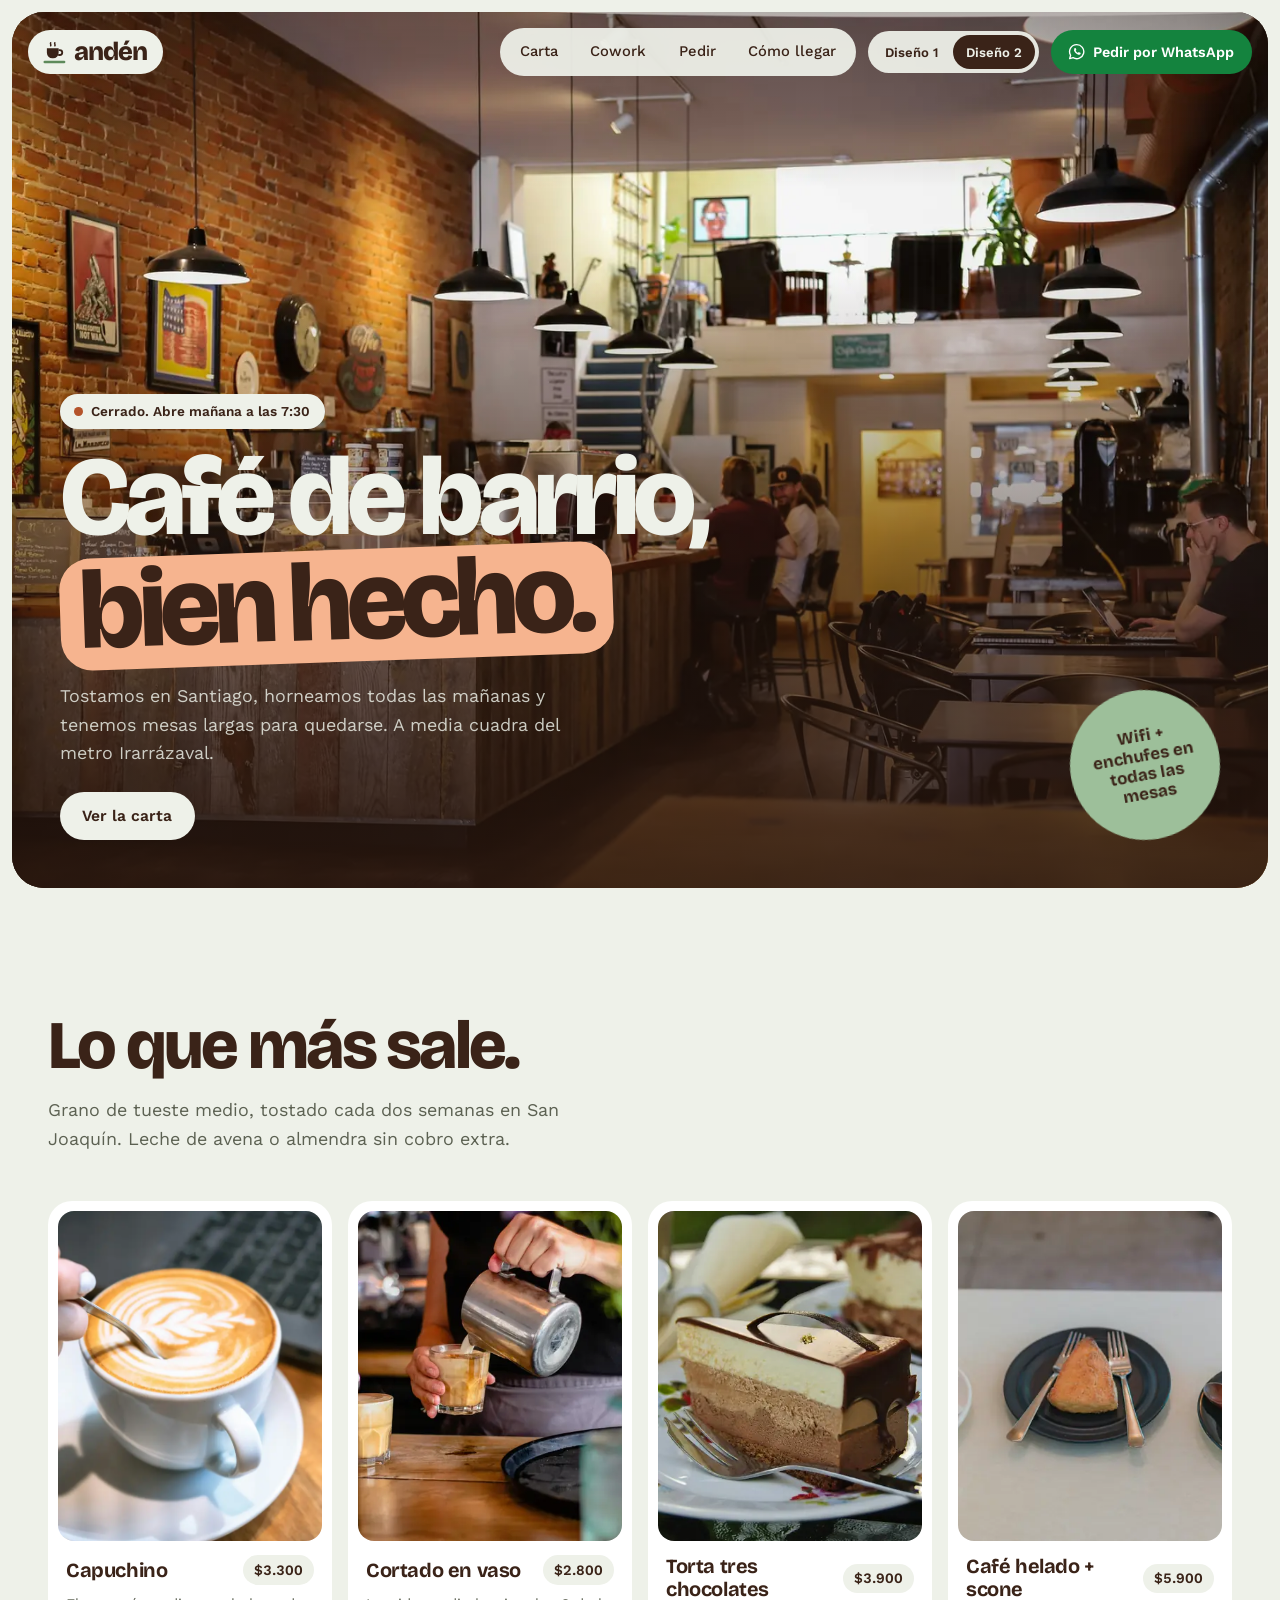
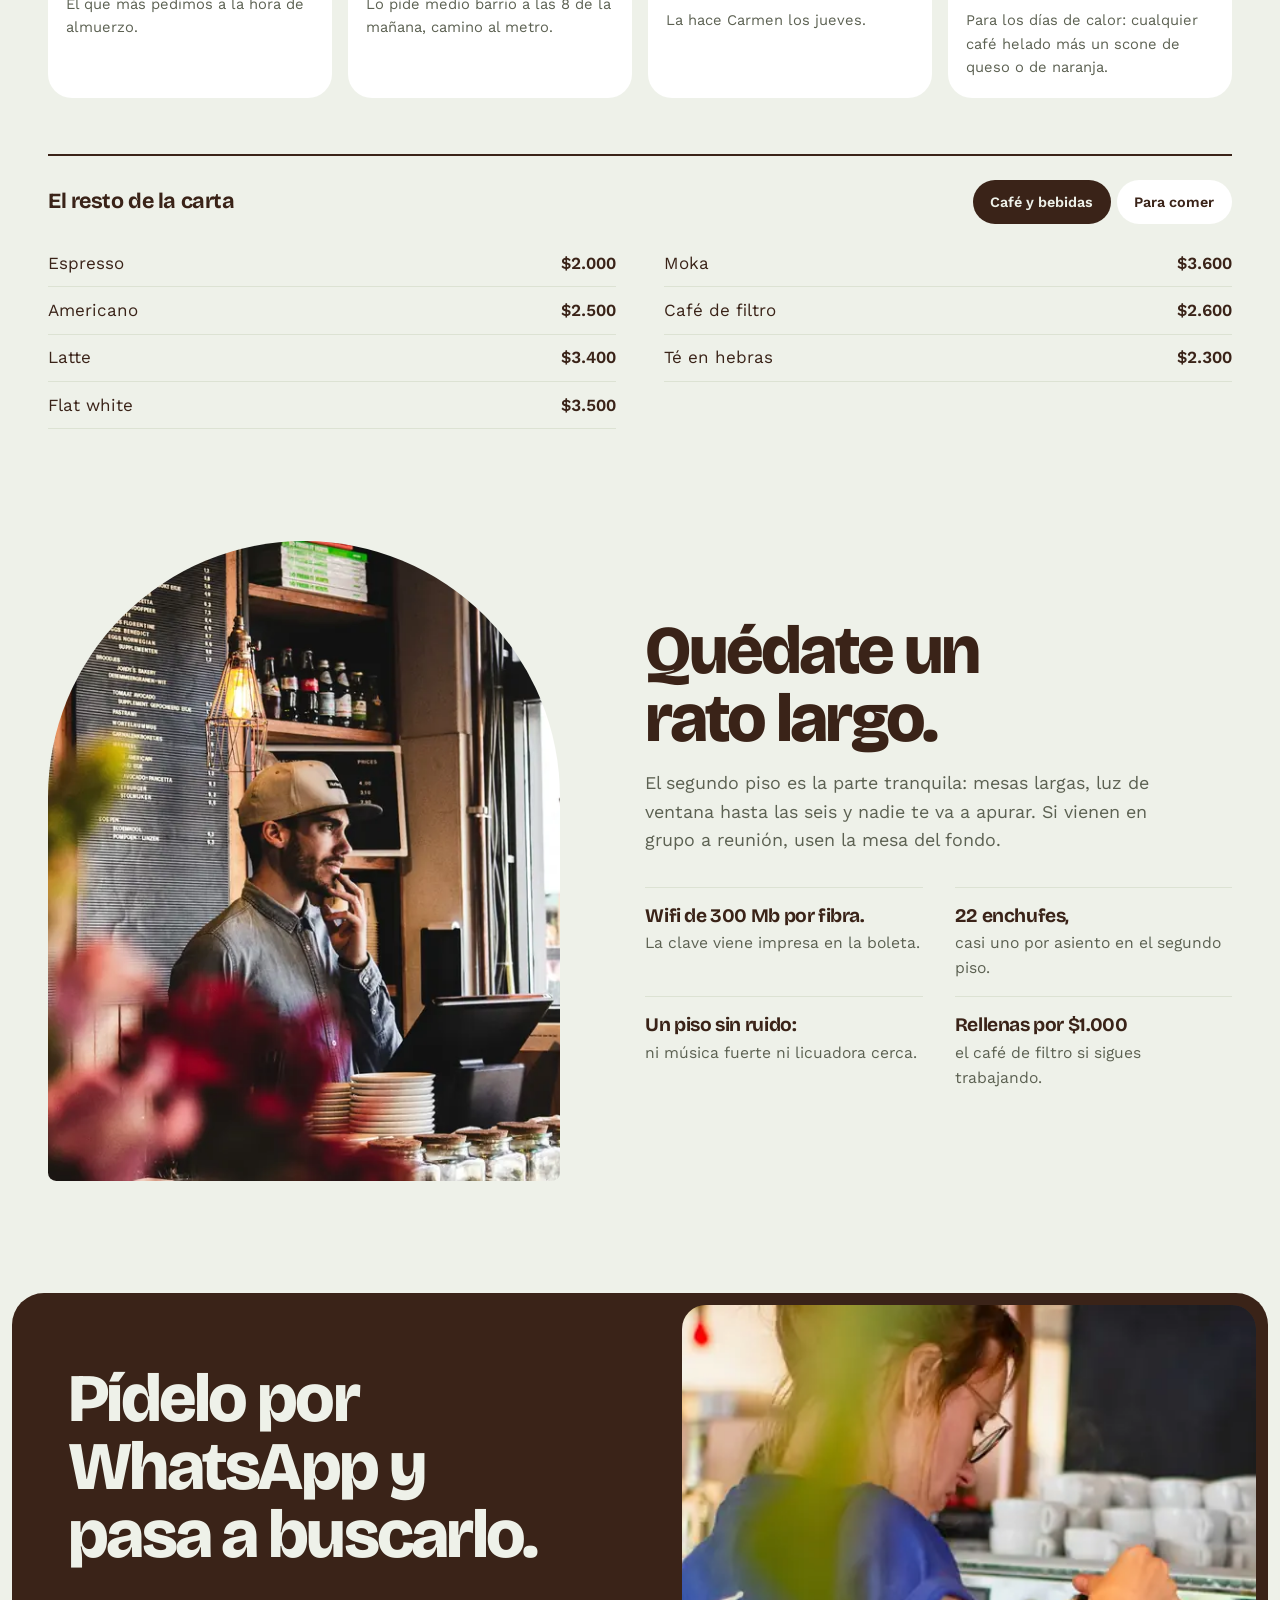
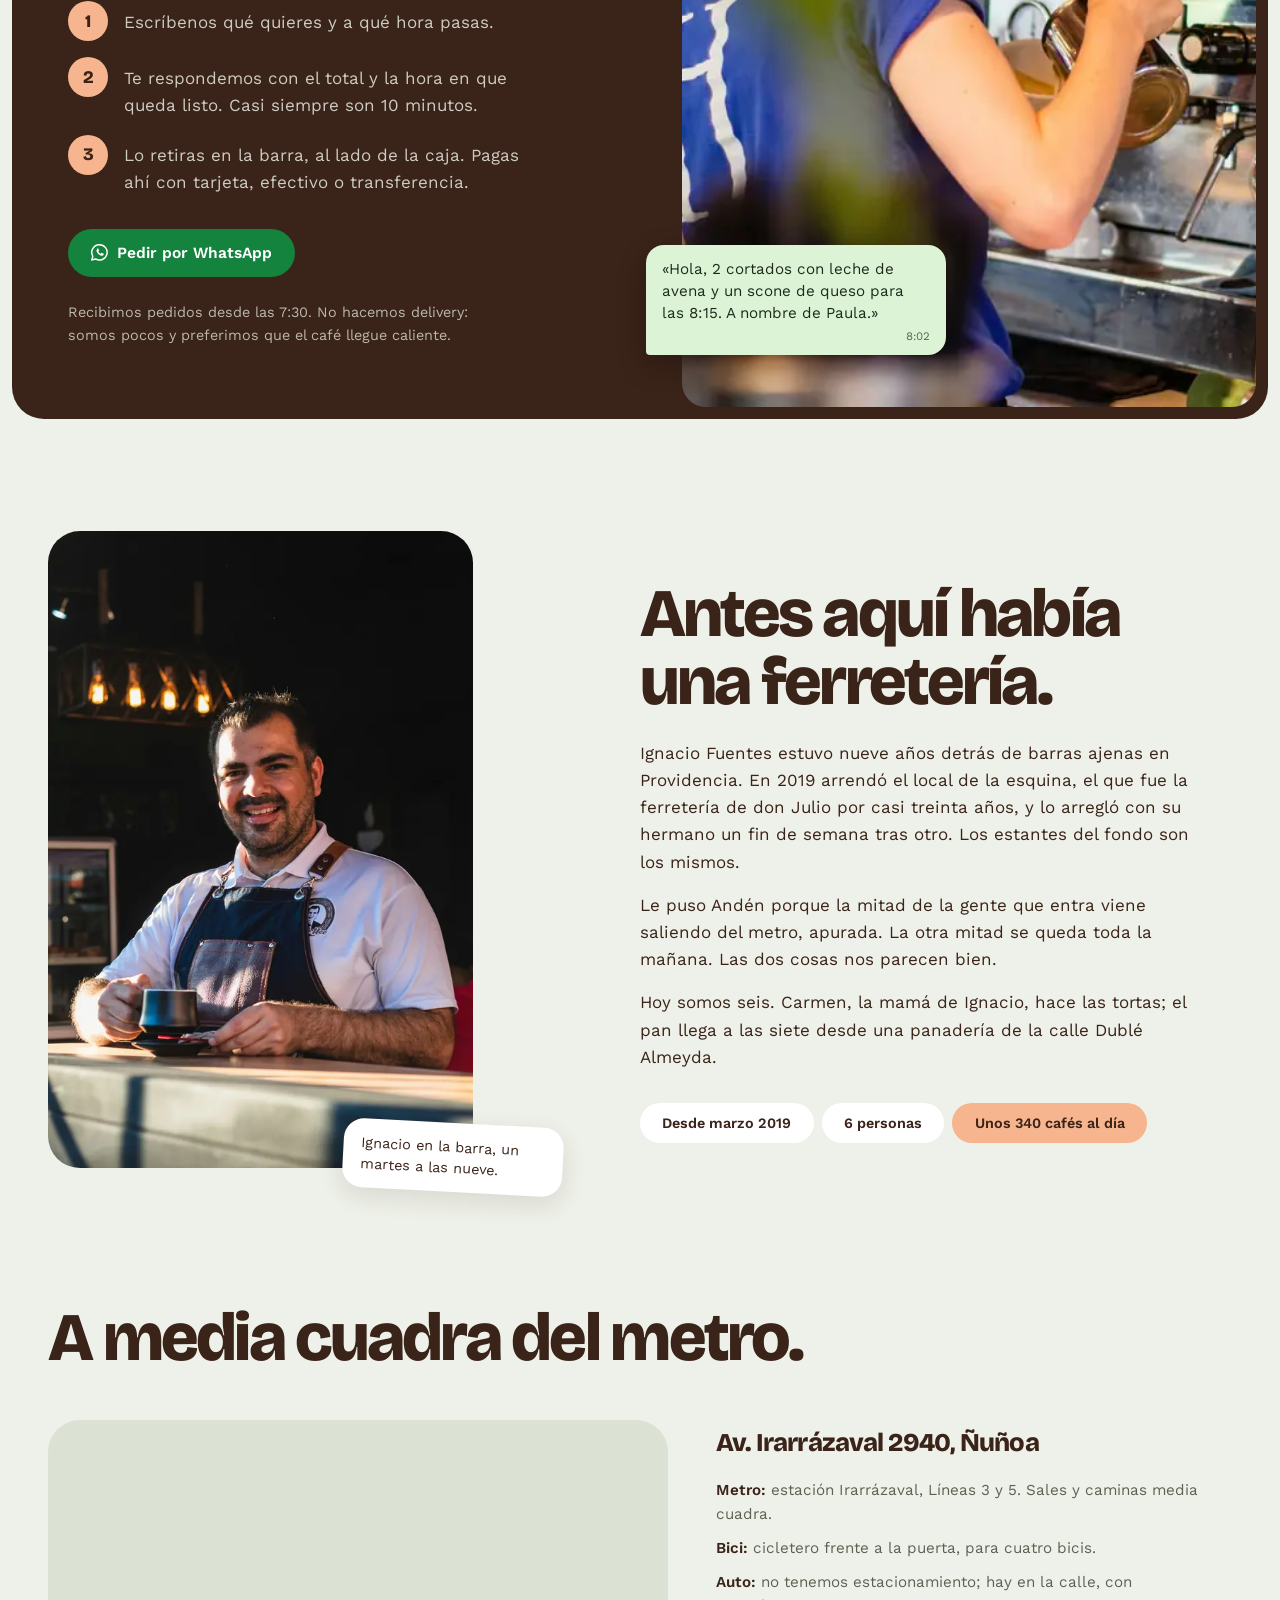
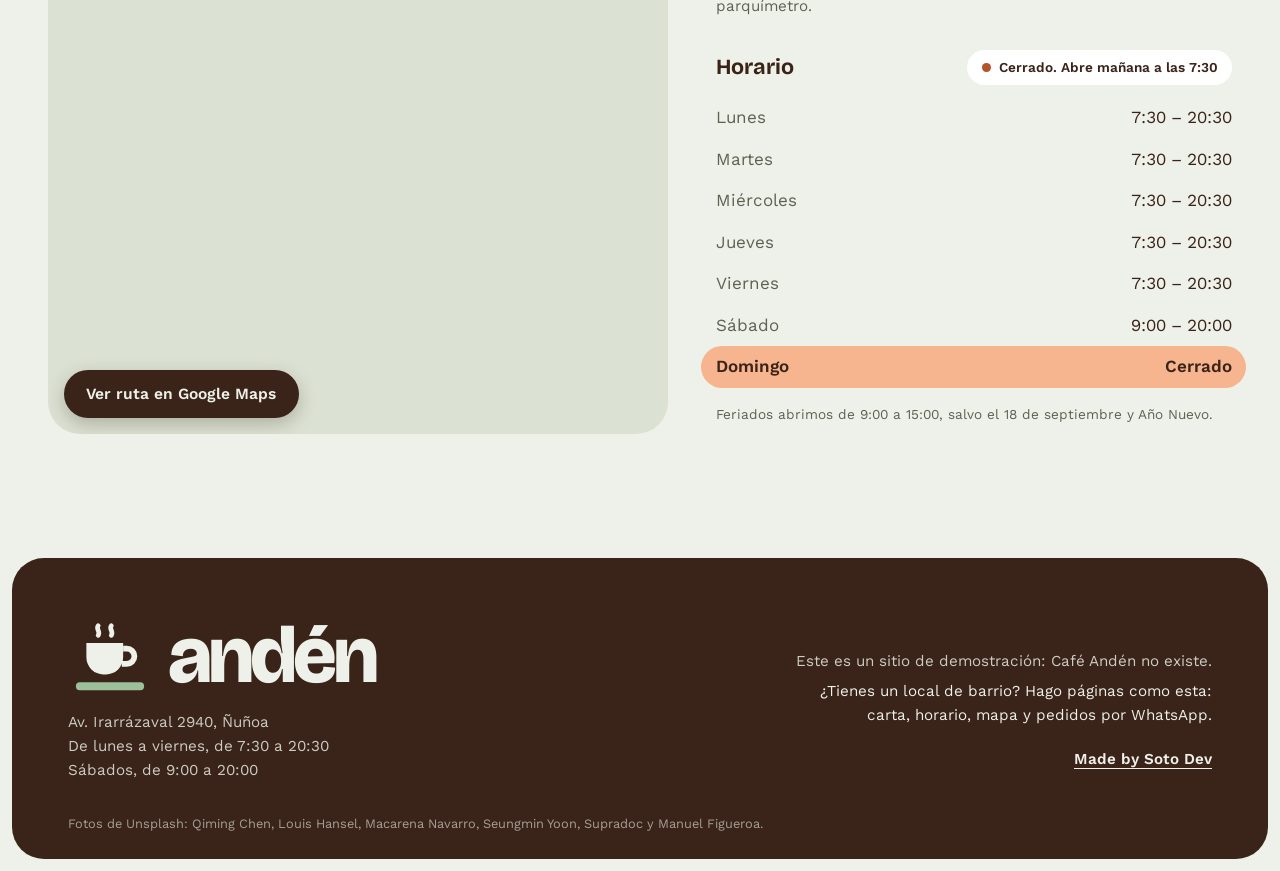
==== commit 809b8484: "Polish both designs: logo, mobile menu, calmer motion, unified WhatsApp - Logo mark (cup over the pl" ====
--- a/calido.html
+++ b/calido.html
@@ -27,19 +27,21 @@
 <body>
 
   <!-- fixed nav: outside the hero so it stacks above every section -->
-  <nav class="nav" aria-label="Principal">
-    <a class="nav__logo" href="#inicio">andén</a>
-    <ul class="nav__links">
+  <nav class="nav" aria-label="Principal" data-menu>
+    <a class="nav__logo" href="#inicio"><svg class="mark" viewBox="0 0 32 32" aria-hidden="true" focusable="false"><path d="M11.5 4.5c-1 1.2 1 2.2 0 3.6M16.5 4.5c-1 1.2 1 2.2 0 3.6" fill="none" stroke="currentColor" stroke-width="1.8" stroke-linecap="round"/><path d="M7 11h14v5.5a6.5 6.5 0 0 1-6.5 6.5h-1A6.5 6.5 0 0 1 7 16.5z" fill="currentColor"/><path d="M21 13.2h1.4a2.9 2.9 0 0 1 0 5.8h-1.9" fill="none" stroke="currentColor" stroke-width="2.2"/><rect class="mark__edge" x="3" y="26" width="26" height="3" rx="1.5"/></svg><span>andén</span></a>
+    <ul class="nav__links" id="nav-links">
       <li><a href="#carta">Carta</a></li>
-      <li><a href="#trabajar">Para trabajar</a></li>
+      <li><a href="#trabajar">Cowork</a></li>
       <li><a href="#pedir">Pedir</a></li>
+      <li class="nav__extra"><a href="#historia">Historia</a></li>
       <li><a href="#llegar">Cómo llegar</a></li>
     </ul>
     <div class="switch" role="group" aria-label="Elegir diseño">
       <a data-design-link="/" href="/">Diseño 1</a>
       <a data-design-link="/calido" href="/calido" aria-current="page">Diseño 2</a>
     </div>
-    <a class="pill pill--wa pill--sm nav__wa js-wa" href="#pedir"><svg class="wa-icon" viewBox="0 0 24 24" aria-hidden="true" focusable="false"><path d="M12 2.2a9.8 9.8 0 0 0-8.4 14.8L2.3 21.7l4.8-1.3A9.8 9.8 0 1 0 12 2.2z" fill="none" stroke="currentColor" stroke-width="1.9" stroke-linejoin="round"/><path d="M8.7 7.3c.2-.4.5-.4.8-.4h.6c.2 0 .4 0 .6.4l.8 1.9c.1.3 0 .5-.1.7l-.5.6c-.2.2-.2.4-.1.6.6 1.1 1.5 2 2.6 2.6.2.1.4.1.6-.1l.6-.7c.2-.2.4-.3.7-.2l1.9.9c.3.1.4.3.4.5 0 .9-.6 2-1.6 2.1-1 .2-2.6 0-4.6-1.6-1.6-1.3-2.6-2.9-2.9-3.8-.4-1.2-.1-2.2.6-2.5z" fill="currentColor"/></svg>WhatsApp</a>
+    <button class="menu-btn" type="button" aria-expanded="false" aria-controls="nav-links" aria-label="Menú"><svg viewBox="0 0 24 24" aria-hidden="true" focusable="false"><path d="M4 7h16M4 12h16M4 17h16" fill="none" stroke="currentColor" stroke-width="2" stroke-linecap="round"/></svg></button>
+    <a class="pill pill--wa pill--sm nav__wa js-wa" href="#pedir"><svg class="wa-icon" viewBox="0 0 24 24" aria-hidden="true" focusable="false"><path d="M12 2.2a9.8 9.8 0 0 0-8.4 14.8L2.3 21.7l4.8-1.3A9.8 9.8 0 1 0 12 2.2z" fill="none" stroke="currentColor" stroke-width="1.9" stroke-linejoin="round"/><path d="M8.7 7.3c.2-.4.5-.4.8-.4h.6c.2 0 .4 0 .6.4l.8 1.9c.1.3 0 .5-.1.7l-.5.6c-.2.2-.2.4-.1.6.6 1.1 1.5 2 2.6 2.6.2.1.4.1.6-.1l.6-.7c.2-.2.4-.3.7-.2l1.9.9c.3.1.4.3.4.5 0 .9-.6 2-1.6 2.1-1 .2-2.6 0-4.6-1.6-1.6-1.3-2.6-2.9-2.9-3.8-.4-1.2-.1-2.2.6-2.5z" fill="currentColor"/></svg>Pedir por WhatsApp</a>
   </nav>
 
   <!-- PORTADA -->
@@ -58,7 +60,7 @@
           <p class="status" data-estado hidden></p>
           <h1 class="hero__title">Café de barrio, <span class="hl">bien hecho.</span></h1>
           <p class="hero__lead">Tostamos en Santiago, horneamos todas las mañanas y tenemos mesas largas para quedarse. A media cuadra del metro Irarrázaval.</p>
-          <a class="pill pill--light" href="#carta">Ver la carta ↓</a>
+          <a class="pill pill--light" href="#carta">Ver la carta</a>
         </div>
         <p class="sticker">Wifi + enchufes en todas las mesas</p>
       </div>
@@ -71,7 +73,7 @@
     <section class="section" id="carta" aria-labelledby="carta-title">
       <div class="wrap">
         <div class="sec-head">
-          <h2 id="carta-title" class="h2">Lo que <span class="hl">más sale.</span></h2>
+          <h2 id="carta-title" class="h2">Lo que más sale.</h2>
           <p class="lead">Grano de tueste medio, tostado cada dos semanas en San Joaquín. Leche de avena o almendra sin cobro extra.</p>
         </div>
 
@@ -152,13 +154,13 @@
                alt="Barista en la barra frente a la pizarra con la carta y una ventana grande">
         </div>
         <div class="work__text">
-          <h2 id="trabajar-title" class="h2">Quédate <span class="hl">un rato largo.</span></h2>
+          <h2 id="trabajar-title" class="h2">Quédate un rato largo.</h2>
           <p class="lead">El segundo piso es la parte tranquila: mesas largas, luz de ventana hasta las seis y nadie te va a apurar. Si vienen en grupo a reunión, usen la mesa del fondo.</p>
-          <ul class="tiles">
-            <li class="tile tile--peach"><strong data-count="300" data-suffix=" Mb">300 Mb</strong><span>Wifi por fibra. La clave viene impresa en la boleta.</span></li>
-            <li class="tile tile--sage"><strong data-count="22">22</strong><span>enchufes, casi uno por asiento en el segundo piso.</span></li>
-            <li class="tile tile--white"><strong>2º piso</strong><span>sin música fuerte ni licuadora cerca.</span></li>
-            <li class="tile tile--brown"><strong data-count="1000" data-prefix="$">$1.000</strong><span>el rellenado de café de filtro si sigues trabajando.</span></li>
+          <ul class="perks">
+            <li><strong>Wifi de 300 Mb por fibra.</strong> La clave viene impresa en la boleta.</li>
+            <li><strong>22 enchufes,</strong> casi uno por asiento en el segundo piso.</li>
+            <li><strong>Un piso sin ruido:</strong> ni música fuerte ni licuadora cerca.</li>
+            <li><strong>Rellenas por $1.000</strong> el café de filtro si sigues trabajando.</li>
           </ul>
         </div>
       </div>
@@ -173,7 +175,7 @@
           <li><span class="steps__n">2</span><p>Te respondemos con el total y la hora en que queda listo. Casi siempre son 10 minutos.</p></li>
           <li><span class="steps__n">3</span><p>Lo retiras en la barra, al lado de la caja. Pagas ahí con tarjeta, efectivo o transferencia.</p></li>
         </ol>
-        <a class="pill pill--wa js-wa" href="#pedir"><svg class="wa-icon" viewBox="0 0 24 24" aria-hidden="true" focusable="false"><path d="M12 2.2a9.8 9.8 0 0 0-8.4 14.8L2.3 21.7l4.8-1.3A9.8 9.8 0 1 0 12 2.2z" fill="none" stroke="currentColor" stroke-width="1.9" stroke-linejoin="round"/><path d="M8.7 7.3c.2-.4.5-.4.8-.4h.6c.2 0 .4 0 .6.4l.8 1.9c.1.3 0 .5-.1.7l-.5.6c-.2.2-.2.4-.1.6.6 1.1 1.5 2 2.6 2.6.2.1.4.1.6-.1l.6-.7c.2-.2.4-.3.7-.2l1.9.9c.3.1.4.3.4.5 0 .9-.6 2-1.6 2.1-1 .2-2.6 0-4.6-1.6-1.6-1.3-2.6-2.9-2.9-3.8-.4-1.2-.1-2.2.6-2.5z" fill="currentColor"/></svg>Escribir por WhatsApp</a>
+        <a class="pill pill--wa js-wa" href="#pedir"><svg class="wa-icon" viewBox="0 0 24 24" aria-hidden="true" focusable="false"><path d="M12 2.2a9.8 9.8 0 0 0-8.4 14.8L2.3 21.7l4.8-1.3A9.8 9.8 0 1 0 12 2.2z" fill="none" stroke="currentColor" stroke-width="1.9" stroke-linejoin="round"/><path d="M8.7 7.3c.2-.4.5-.4.8-.4h.6c.2 0 .4 0 .6.4l.8 1.9c.1.3 0 .5-.1.7l-.5.6c-.2.2-.2.4-.1.6.6 1.1 1.5 2 2.6 2.6.2.1.4.1.6-.1l.6-.7c.2-.2.4-.3.7-.2l1.9.9c.3.1.4.3.4.5 0 .9-.6 2-1.6 2.1-1 .2-2.6 0-4.6-1.6-1.6-1.3-2.6-2.9-2.9-3.8-.4-1.2-.1-2.2.6-2.5z" fill="currentColor"/></svg>Pedir por WhatsApp</a>
         <p class="order__note">Recibimos pedidos desde las 7:30. No hacemos delivery: somos pocos y preferimos que el café llegue caliente.</p>
       </div>
       <div class="order__photo">
@@ -198,14 +200,14 @@
           <figcaption class="note">Ignacio en la barra, un martes a las nueve.</figcaption>
         </figure>
         <div class="story__text">
-          <h2 id="historia-title" class="h2">Antes aquí había una <span class="hl">ferretería.</span></h2>
+          <h2 id="historia-title" class="h2">Antes aquí había una ferretería.</h2>
           <p>Ignacio Fuentes estuvo nueve años detrás de barras ajenas en Providencia. En 2019 arrendó el local de la esquina, el que fue la ferretería de don Julio por casi treinta años, y lo arregló con su hermano un fin de semana tras otro. Los estantes del fondo son los mismos.</p>
           <p>Le puso Andén porque la mitad de la gente que entra viene saliendo del metro, apurada. La otra mitad se queda toda la mañana. Las dos cosas nos parecen bien.</p>
           <p>Hoy somos seis. Carmen, la mamá de Ignacio, hace las tortas; el pan llega a las siete desde una panadería de la calle Dublé Almeyda.</p>
           <ul class="facts">
             <li class="pill">Desde marzo 2019</li>
             <li class="pill">6 personas</li>
-            <li class="pill pill--peach"><span data-count="340" data-prefix="Unos " data-suffix=" cafés al día">Unos 340 cafés al día</span></li>
+            <li class="pill pill--peach">Unos 340 cafés al día</li>
           </ul>
         </div>
       </div>
@@ -215,7 +217,7 @@
     <section class="section section--tight" id="llegar" aria-labelledby="llegar-title">
       <div class="wrap">
         <div class="sec-head">
-          <h2 id="llegar-title" class="h2">A media cuadra <span class="hl">del metro.</span></h2>
+          <h2 id="llegar-title" class="h2">A media cuadra del metro.</h2>
         </div>
         <div class="visit">
           <div class="mapa" id="mapa">
@@ -227,7 +229,7 @@
             <iframe class="mapa__frame" title="Mapa: Café Andén, a media cuadra del metro Irarrázaval"
                     data-src="https://www.google.com/maps/embed/v1/place?key=__GOOGLE_MAPS_API_KEY__&amp;q=Metro+Irarr%C3%A1zaval,+%C3%91u%C3%B1oa&amp;zoom=16&amp;language=es&amp;region=CL"
                     loading="lazy" referrerpolicy="strict-origin-when-cross-origin" allowfullscreen></iframe>
-            <a class="pill pill--dark mapa__btn" href="https://www.google.com/maps/dir/?api=1&amp;destination=Metro+Irarr%C3%A1zaval+%C3%91u%C3%B1oa" target="_blank" rel="noopener">Ver ruta en Google Maps ↗</a>
+            <a class="pill pill--dark mapa__btn" href="https://www.google.com/maps/dir/?api=1&amp;destination=Metro+Irarr%C3%A1zaval+%C3%91u%C3%B1oa" target="_blank" rel="noopener">Ver ruta en Google Maps</a>
           </div>
 
           <div class="visit__box">
@@ -261,19 +263,19 @@
   <footer class="footer">
     <div class="footer__inner">
       <div>
-        <p class="footer__brand">andén</p>
-        <p>Av. Irarrázaval 2940, Ñuñoa<br>Lun a vie 7:30–20:30 · Sáb 9:00–20:00</p>
+        <p class="footer__brand"><svg class="mark" viewBox="0 0 32 32" aria-hidden="true" focusable="false"><path d="M11.5 4.5c-1 1.2 1 2.2 0 3.6M16.5 4.5c-1 1.2 1 2.2 0 3.6" fill="none" stroke="currentColor" stroke-width="1.8" stroke-linecap="round"/><path d="M7 11h14v5.5a6.5 6.5 0 0 1-6.5 6.5h-1A6.5 6.5 0 0 1 7 16.5z" fill="currentColor"/><path d="M21 13.2h1.4a2.9 2.9 0 0 1 0 5.8h-1.9" fill="none" stroke="currentColor" stroke-width="2.2"/><rect class="mark__edge" x="3" y="26" width="26" height="3" rx="1.5"/></svg><span>andén</span></p>
+        <p>Av. Irarrázaval 2940, Ñuñoa<br>De lunes a viernes, de 7:30 a 20:30<br>Sábados, de 9:00 a 20:00</p>
       </div>
       <div class="footer__demo">
-        <p>Sitio de demostración · negocio ficticio</p>
+        <p>Este es un sitio de demostración: Café Andén no existe.</p>
         <p class="footer__pitch">¿Tienes un local de barrio? Hago páginas como esta: carta, horario, mapa y pedidos por WhatsApp.</p>
-        <p><a href="https://sotodev.cl" target="_blank" rel="noopener">Made by Soto Dev · sotodev.cl</a></p>
+        <p><a href="https://sotodev.cl" target="_blank" rel="noopener">Made by Soto Dev</a></p>
       </div>
     </div>
     <p class="footer__credits">Fotos de Unsplash: Qiming Chen, Louis Hansel, Macarena Navarro, Seungmin Yoon, Supradoc y Manuel Figueroa.</p>
   </footer>
 
-  <a class="wa-bar js-wa" id="wa-bar" href="#pedir" aria-hidden="true" tabindex="-1"><svg class="wa-icon" viewBox="0 0 24 24" aria-hidden="true" focusable="false"><path d="M12 2.2a9.8 9.8 0 0 0-8.4 14.8L2.3 21.7l4.8-1.3A9.8 9.8 0 1 0 12 2.2z" fill="none" stroke="currentColor" stroke-width="1.9" stroke-linejoin="round"/><path d="M8.7 7.3c.2-.4.5-.4.8-.4h.6c.2 0 .4 0 .6.4l.8 1.9c.1.3 0 .5-.1.7l-.5.6c-.2.2-.2.4-.1.6.6 1.1 1.5 2 2.6 2.6.2.1.4.1.6-.1l.6-.7c.2-.2.4-.3.7-.2l1.9.9c.3.1.4.3.4.5 0 .9-.6 2-1.6 2.1-1 .2-2.6 0-4.6-1.6-1.6-1.3-2.6-2.9-2.9-3.8-.4-1.2-.1-2.2.6-2.5z" fill="currentColor"/></svg>Pedir por WhatsApp para retirar</a>
+  <a class="wa-bar js-wa" id="wa-bar" href="#pedir" aria-hidden="true" tabindex="-1"><svg class="wa-icon" viewBox="0 0 24 24" aria-hidden="true" focusable="false"><path d="M12 2.2a9.8 9.8 0 0 0-8.4 14.8L2.3 21.7l4.8-1.3A9.8 9.8 0 1 0 12 2.2z" fill="none" stroke="currentColor" stroke-width="1.9" stroke-linejoin="round"/><path d="M8.7 7.3c.2-.4.5-.4.8-.4h.6c.2 0 .4 0 .6.4l.8 1.9c.1.3 0 .5-.1.7l-.5.6c-.2.2-.2.4-.1.6.6 1.1 1.5 2 2.6 2.6.2.1.4.1.6-.1l.6-.7c.2-.2.4-.3.7-.2l1.9.9c.3.1.4.3.4.5 0 .9-.6 2-1.6 2.1-1 .2-2.6 0-4.6-1.6-1.6-1.3-2.6-2.9-2.9-3.8-.4-1.2-.1-2.2.6-2.5z" fill="currentColor"/></svg>Pedir por WhatsApp</a>
 
   <script type="module" src="calido.js"></script>
 </body>
--- a/calido.css
+++ b/calido.css
@@ -1,17 +1,18 @@
 /* Diseño 2 · cálido redondeado */
 :root {
-  --bg: #FBEFE6;
+  --bg: #EEF1E9;
   --brown: #3A2318;
   --brown-2: #4A2F22;
   --peach: #F6B48F;
   --sage: #9DBF9A;
+  --sage-deep: #5E8A5B;
   --white: #FFFFFF;
-  --muted: #7A6257;
-  --line: #F1E1D5;
-  --on-brown: rgba(251, 239, 230, 0.82);
-  --wa: #25D366;            /* WhatsApp green, dark text for AA */
-  --wa-hover: #3BDB78;
-  --on-wa: #0B2E17;
+  --muted: #5C6152;
+  --line: #DCE2D3;
+  --on-brown: rgba(238,241,233, 0.82);
+  --wa: #14833E;            /* deep WhatsApp green: white text passes AA (4.8:1) */
+  --wa-hover: #0F6F33;
+  --on-wa: #FFFFFF;
   --gutter: clamp(16px, 4vw, 48px);
   --max: 1200px;
   --r-lg: 32px;
@@ -40,7 +41,7 @@
 ul, ol { padding: 0; list-style: none; }
 a { color: inherit; }
 :focus-visible { outline: 2px solid var(--brown); outline-offset: 2px; box-shadow: 0 0 0 4px var(--bg); }
-.order :focus-visible, .footer :focus-visible, .tile--brown :focus-visible { outline-color: var(--bg); box-shadow: 0 0 0 4px var(--brown); }
+.order :focus-visible, .footer :focus-visible { outline-color: var(--bg); box-shadow: 0 0 0 4px var(--brown); }
 
 .wrap {
   width: 100%;
@@ -77,7 +78,7 @@
 }
 .pill:hover { transform: translateY(-2px); }
 .pill:active { transform: none; }
-.pill--sm { min-height: 40px; padding: 0 1.1rem; font-size: .9rem; }
+.pill--sm { min-height: 44px; padding: 0 1.1rem; font-size: .9rem; }
 .pill--peach { background: var(--peach); }
 .pill--peach:hover { background: #F9C4A6; }
 .pill--dark { background: var(--brown); color: var(--bg); }
@@ -119,33 +120,47 @@
 .nav { border-radius: 999px; transition: background-color .3s, box-shadow .3s, padding .3s; }
 .nav.is-scrolled {
   padding: 5px;
-  background: rgba(251, 239, 230, .9);
+  background: rgba(238,241,233, .9);
   -webkit-backdrop-filter: blur(12px);
   backdrop-filter: blur(12px);
   box-shadow: 0 8px 28px rgba(40,22,14,.18);
 }
 .nav__logo {
+  display: inline-flex; align-items: center; gap: .25em;
+  min-height: 44px;
   font: 800 1.6rem/1 var(--display); letter-spacing: -0.04em;
   background: var(--bg); color: var(--brown);
-  padding: .45rem 1rem .55rem; border-radius: 999px;
+  padding: 0 1rem 0 .8rem; border-radius: 999px;
   text-decoration: none;
   margin-right: auto;
 }
+/* logo mark: a cup over the platform edge (the "andén") */
+.mark { width: 1.05em; height: 1.05em; flex: none; }
+.mark__edge { fill: var(--sage-deep); }
+.nav__extra { display: none; }
+
+.menu-btn {
+  display: none; place-items: center; flex: none;
+  width: 44px; height: 44px; padding: 0; border: 0; border-radius: 50%;
+  background: var(--bg); color: var(--brown); cursor: pointer;
+}
+.menu-btn svg { width: 22px; height: 22px; }
+.menu-btn[aria-expanded="true"] { background: var(--brown); color: var(--bg); }
 .nav__links {
   display: flex; gap: 2px;
-  background: rgba(251,239,230,.94); color: var(--brown);
+  background: rgba(238,241,233,.94); color: var(--brown);
   padding: 5px; border-radius: 999px;
   font-size: .92rem; font-weight: 500;
 }
-.nav__links a { display: block; padding: .5rem .95rem; border-radius: 999px; text-decoration: none; }
+.nav__links a { display: flex; align-items: center; min-height: 38px; padding: 0 .95rem; border-radius: 999px; text-decoration: none; }
 .nav__links a:hover { background: var(--white); }
 
 .switch {
   display: inline-flex; flex: none; gap: 2px;
-  background: rgba(251,239,230,.94); padding: 4px; border-radius: 999px;
+  background: rgba(238,241,233,.94); padding: 4px; border-radius: 999px;
   font-size: .82rem; font-weight: 600;
 }
-.switch a { padding: .45rem .8rem; border-radius: 999px; text-decoration: none; color: var(--brown); white-space: nowrap; }
+.switch a { display: inline-flex; align-items: center; min-height: 34px; padding: 0 .8rem; border-radius: 999px; text-decoration: none; color: var(--brown); white-space: nowrap; }
 .switch a:hover { background: var(--white); }
 .switch a[aria-current="page"] { background: var(--brown); color: var(--bg); }
 
@@ -172,7 +187,7 @@
 .status::before { content: ""; width: .55rem; height: .55rem; border-radius: 50%; background: currentColor; }
 .status.estado--open::before { background: #2F7A3B; }
 .status.estado--closed::before { background: #B4532A; }
-.status--plain { background: var(--bg); }
+.status--plain { background: var(--white); }
 
 .sticker {
   flex: none;
@@ -205,19 +220,19 @@
 }
 .card__desc { margin: .5rem 8px 0; font-size: .92rem; color: var(--muted); }
 
-.rest { margin-top: 16px; background: var(--white); border-radius: var(--r-md); padding: clamp(1.25rem, 3vw, 2rem); }
+.rest { margin-top: clamp(2.5rem, 5vw, 3.5rem); padding-top: 1.5rem; border-top: 2px solid var(--brown); }
 .rest__head { display: flex; flex-wrap: wrap; align-items: center; justify-content: space-between; gap: 1rem; margin-bottom: 1rem; }
 .rest__title { font: 700 1.35rem/1.2 var(--display); letter-spacing: -0.02em; }
 .tabs { display: none; gap: 6px; flex-wrap: wrap; }
 .tabs__btn {
-  min-height: 40px; padding: 0 1rem; border: 0; border-radius: 999px;
-  background: var(--bg); color: var(--brown);
+  min-height: 44px; padding: 0 1.1rem; border: 0; border-radius: 999px;
+  background: var(--white); color: var(--brown);
   font: 600 .9rem/1 var(--body); cursor: pointer;
 }
 .tabs__btn[aria-pressed="true"] { background: var(--brown); color: var(--bg); }
 .rest__lists { display: grid; gap: 1.5rem; }
 @media (min-width: 700px) { .rest__lists { grid-template-columns: 1fr 1fr; gap: 0 3rem; } }
-.rest__group-title { font: 600 .85rem/1 var(--body); color: var(--muted); text-transform: uppercase; letter-spacing: .06em; margin-bottom: .5rem; }
+.rest__group-title { font: 600 1rem/1.2 var(--body); color: var(--muted); margin-bottom: .5rem; }
 .rest__list li {
   display: flex; justify-content: space-between; gap: 1rem;
   padding: .6rem 0; border-bottom: 1px solid var(--line);
@@ -237,14 +252,10 @@
 .arch { border-radius: 999px 999px var(--r-lg) var(--r-lg); overflow: hidden; aspect-ratio: 4 / 5; max-height: 640px; background: var(--line); }
 .arch img { width: 100%; height: 100%; object-fit: cover; }
 .work__text .h2 { margin-bottom: 1rem; }
-.tiles { display: grid; grid-template-columns: 1fr 1fr; gap: 12px; margin-top: 2rem; }
-.tile { border-radius: var(--r-md); padding: clamp(1rem, 2.5vw, 1.4rem); }
-.tile strong { display: block; font: 800 clamp(1.8rem, 3.6vw, 2.75rem)/1 var(--display); letter-spacing: -0.04em; margin-bottom: .4rem; }
-.tile span { display: block; font-size: .9rem; line-height: 1.45; }
-.tile--peach { background: var(--peach); }
-.tile--sage { background: var(--sage); }
-.tile--white { background: var(--white); }
-.tile--brown { background: var(--brown); color: var(--bg); }
+.perks { display: grid; gap: 0 2rem; margin-top: 2rem; }
+@media (min-width: 560px) { .perks { grid-template-columns: 1fr 1fr; } }
+.perks li { padding: 1rem 0; border-top: 1px solid var(--line); color: var(--muted); font-size: .98rem; }
+.perks strong { display: block; color: var(--brown); font: 700 1.2rem/1.2 var(--display); letter-spacing: -0.02em; margin-bottom: .2rem; }
 
 /* ---------- Pedir ---------- */
 .order {
@@ -267,7 +278,7 @@
   font: 800 1.1rem/1 var(--display);
 }
 .steps p { padding-top: .45rem; color: var(--on-brown); }
-.order__note { margin-top: 1.5rem; max-width: 26rem; font-size: .9rem; color: rgba(251,239,230,.72); }
+.order__note { margin-top: 1.5rem; max-width: 26rem; font-size: .9rem; color: rgba(238,241,233,.72); }
 .order__photo { position: relative; padding: 0 12px 12px; }
 @media (min-width: 900px) { .order__photo { padding: 12px; } }
 .order__img { height: 100%; min-height: 320px; border-radius: var(--r-md); overflow: hidden; background: var(--brown-2); }
@@ -314,7 +325,8 @@
 .mapa.has-map .mapa__fallback { display: none; }
 .mapa__btn { position: absolute; left: 16px; bottom: 16px; z-index: 1; box-shadow: 0 6px 18px rgba(40,22,14,.25); }
 
-.visit__box { background: var(--white); border-radius: var(--r-lg); padding: clamp(1.4rem, 3vw, 2.2rem); }
+.visit { gap: clamp(1.5rem, 4vw, 3rem); }
+.visit__box { padding-block: .5rem; }
 .visit__dir { font: 800 1.6rem/1.15 var(--display); letter-spacing: -0.03em; }
 .ways { display: grid; gap: .6rem; margin: 1.25rem 0 2rem; font-size: .95rem; color: var(--muted); }
 .ways strong { color: var(--brown); font-weight: 600; }
@@ -341,19 +353,43 @@
 }
 .footer__inner { display: grid; gap: 2rem; }
 @media (min-width: 760px) { .footer__inner { grid-template-columns: 1fr auto; align-items: end; } .footer__demo { text-align: right; } }
-.footer__brand { font: 800 clamp(3rem, 8vw, 5rem)/.9 var(--display); letter-spacing: -0.05em; color: var(--bg); margin-bottom: .75rem; }
+.footer__brand { display: flex; align-items: center; gap: .2em; font: 800 clamp(3rem, 8vw, 5rem)/.9 var(--display); letter-spacing: -0.05em; color: var(--bg); margin-bottom: .75rem; }
 .footer__pitch { margin: .35rem 0 .5rem; max-width: 26rem; color: var(--bg); }
 @media (min-width: 760px) { .footer__pitch { margin-left: auto; } }
-.footer__demo a { color: var(--bg); font-weight: 600; text-underline-offset: 4px; }
-.footer__credits { margin-top: 2rem; font-size: .8rem; color: rgba(251,239,230,.6); }
+.footer__demo a { display: inline-block; padding-block: .7rem; color: var(--bg); font-weight: 600; text-underline-offset: 4px; }
+.footer .mark__edge { fill: var(--sage); }
+.footer__credits { margin-top: 2rem; font-size: .8rem; color: rgba(238,241,233,.6); }
 
 /* ---------- Mobile ---------- */
 .wa-bar { display: none; }
 
+/* below 1100px the links don't fit next to the full WhatsApp label: menu button */
+@media (max-width: 1099px) {
+  .nav__links { display: none; }
+  .js .menu-btn { display: grid; }
+
+  /* open menu: a panel under the capsule */
+  .nav.is-open .nav__links {
+    display: grid; gap: 2px;
+    position: absolute; top: calc(100% + 8px); left: 0; right: 0;
+    padding: 8px; border-radius: var(--r-md);
+    background: rgba(238,241,233,.98);
+    box-shadow: 0 16px 36px rgba(40,22,14,.22);
+    font-size: 1.1rem;
+  }
+  .nav.is-open .nav__extra { display: block; }
+  .nav.is-open .nav__links a { min-height: 52px; padding: 0 1rem; }
+}
+@media (min-width: 860px) and (max-width: 1099px) {
+  .nav.is-open .nav__links { left: auto; width: 320px; }
+}
+
 @media (max-width: 859px) {
-  .nav { top: 20px; left: 20px; right: 20px; }
-  .nav__links { display: none; }
+  .nav { top: 16px; left: 12px; right: 12px; gap: .4rem; }
   .nav__wa { display: none; }
+  .nav__logo { font-size: 1.4rem; padding: 0 .85rem 0 .7rem; }
+  .switch { padding: 2px; }
+  .switch a { min-height: 44px; padding: 0 .7rem; }
   .hero__content { flex-direction: column; align-items: flex-start; gap: 1rem; }
   .sticker {
     position: absolute; right: 16px; top: 76px;
@@ -378,7 +414,8 @@
   .footer { padding-bottom: 6rem; }
 }
 @media (max-width: 380px) {
-  .nav__logo { font-size: 1.35rem; padding: .4rem .8rem .5rem; }
+  .nav__logo { font-size: 1.2rem; padding: 0 .7rem 0 .55rem; }
+  .switch a { padding: 0 .55rem; }
 }
 
 /* ---------- Motion ---------- */
@@ -390,15 +427,6 @@
 @keyframes rise { from { opacity: 0; transform: translateY(18px); } }
 @keyframes pop { from { opacity: 0; transform: rotate(-30deg) scale(.6); } }
 
-/* scroll reveal (classes added by shared.js) */
-.js .reveal {
-  opacity: 0;
-  transform: translateY(24px);
-  transition: opacity .8s var(--ease), transform .9s var(--ease);
-  transition-delay: var(--d, 0s);
-}
-.js .reveal.is-in { opacity: 1; transform: none; }
-
 /* photos: the frame (with its warm background) is always there; the photo
    fades in from a slight zoom as soon as it peeks into view */
 .js .reveal-img { overflow: hidden; }
@@ -411,6 +439,5 @@
 
 @media (prefers-reduced-motion: reduce) {
   .js *, .js *::before, .js *::after { animation: none !important; transition: none !important; }
-  .js .reveal { opacity: 1; transform: none; }
   .js .reveal-img img { opacity: 1; transform: none; }
 }
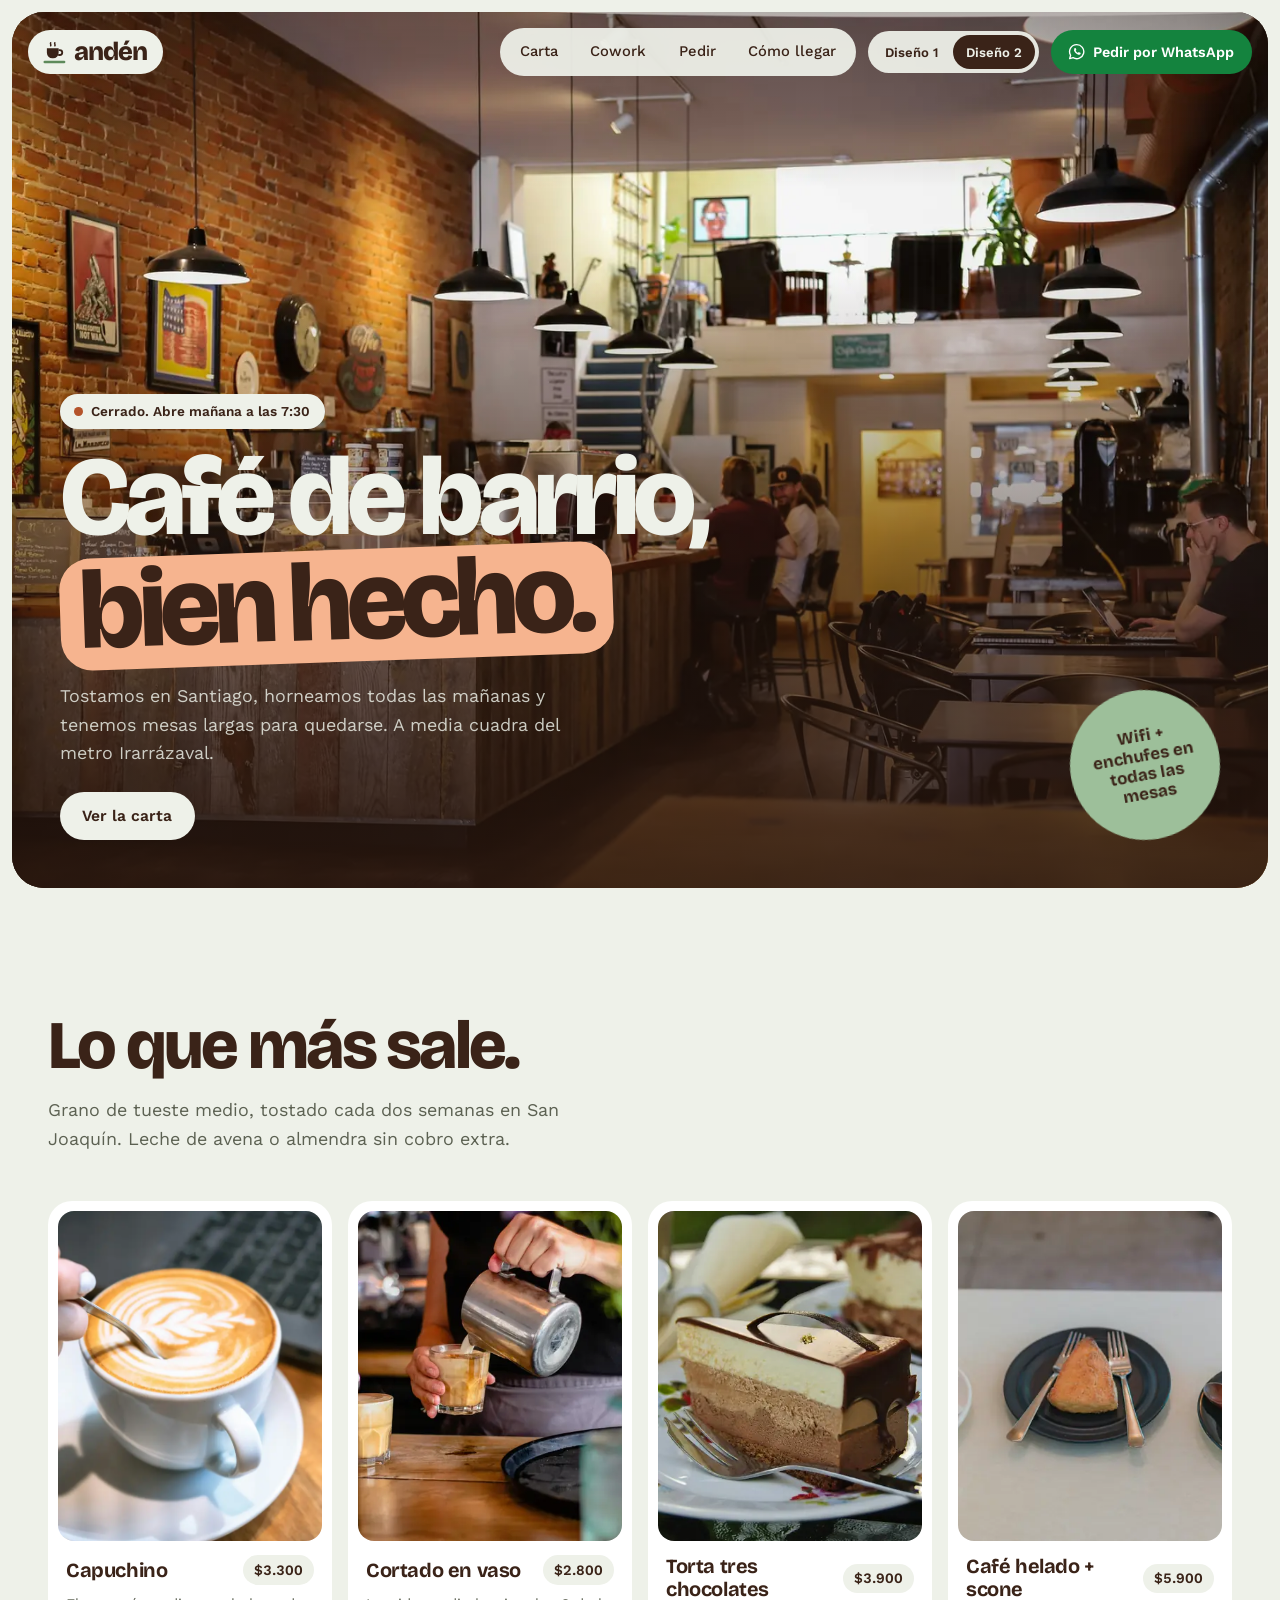
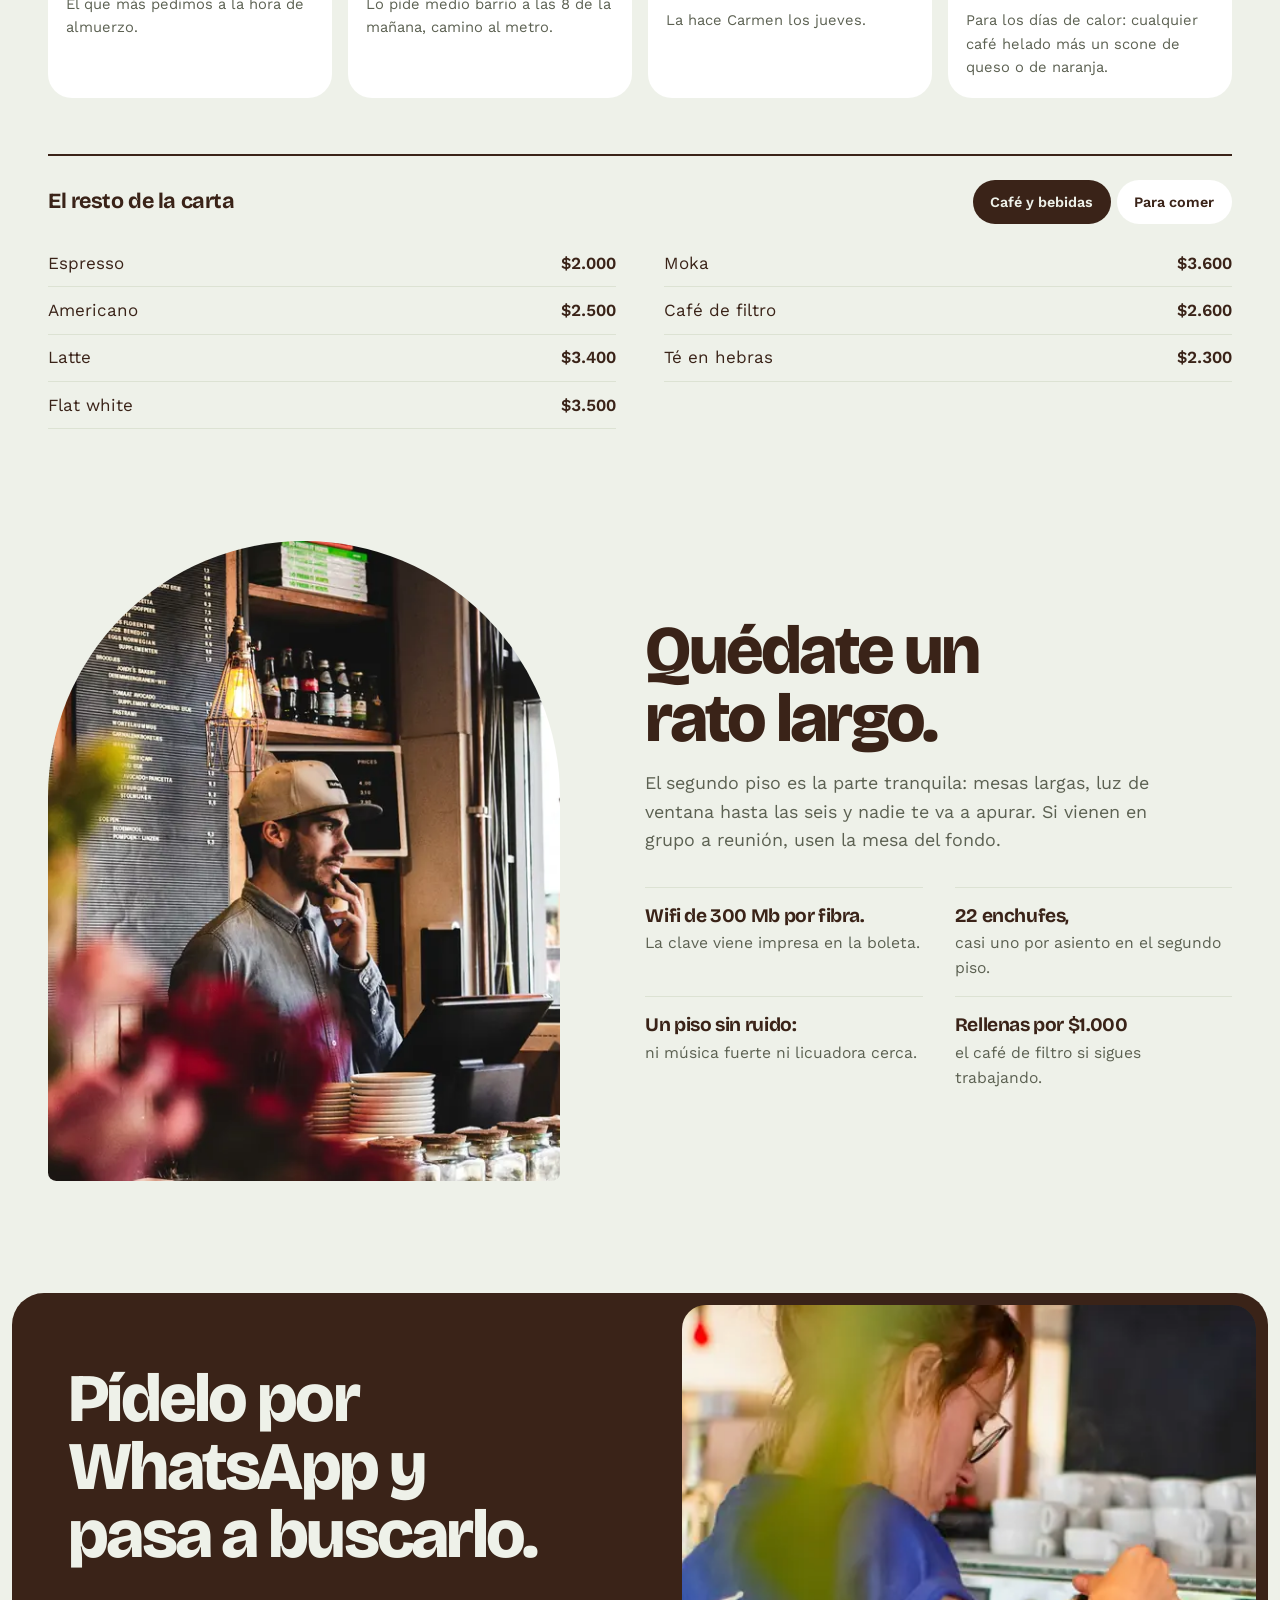
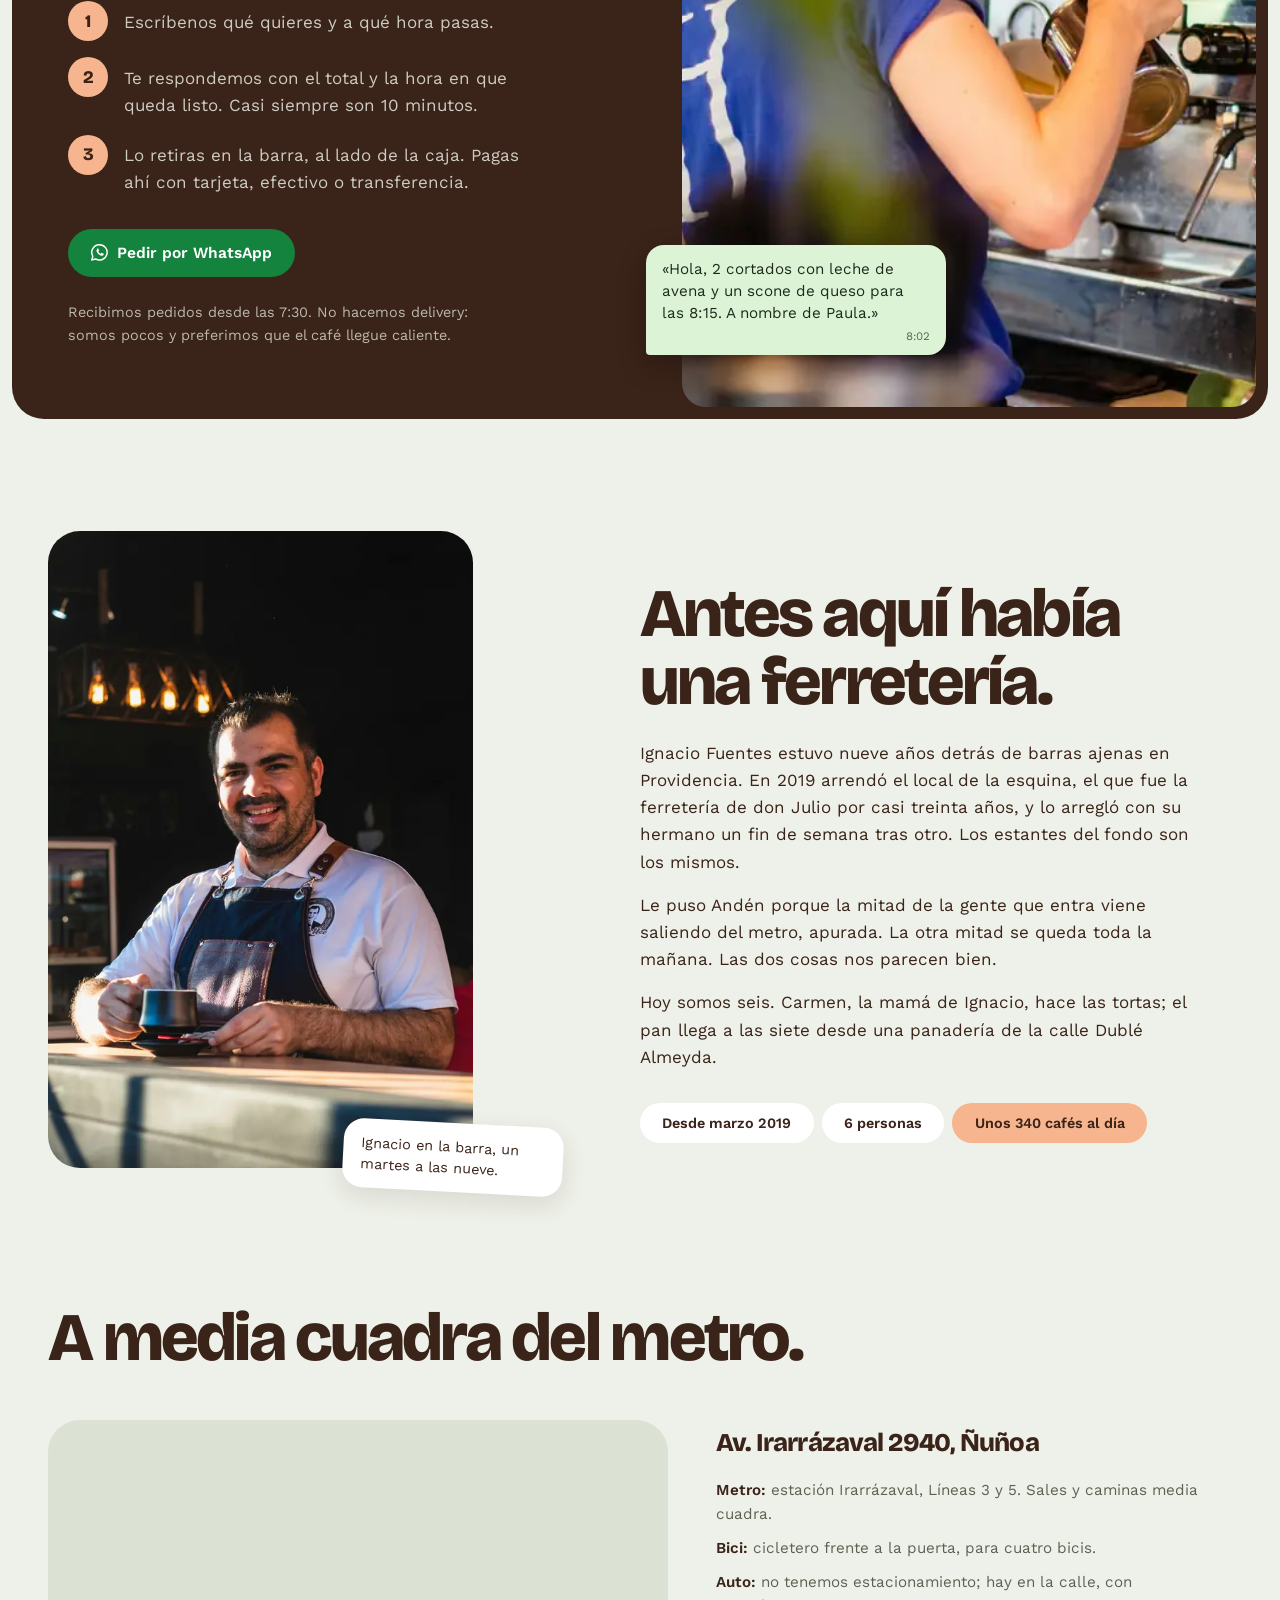
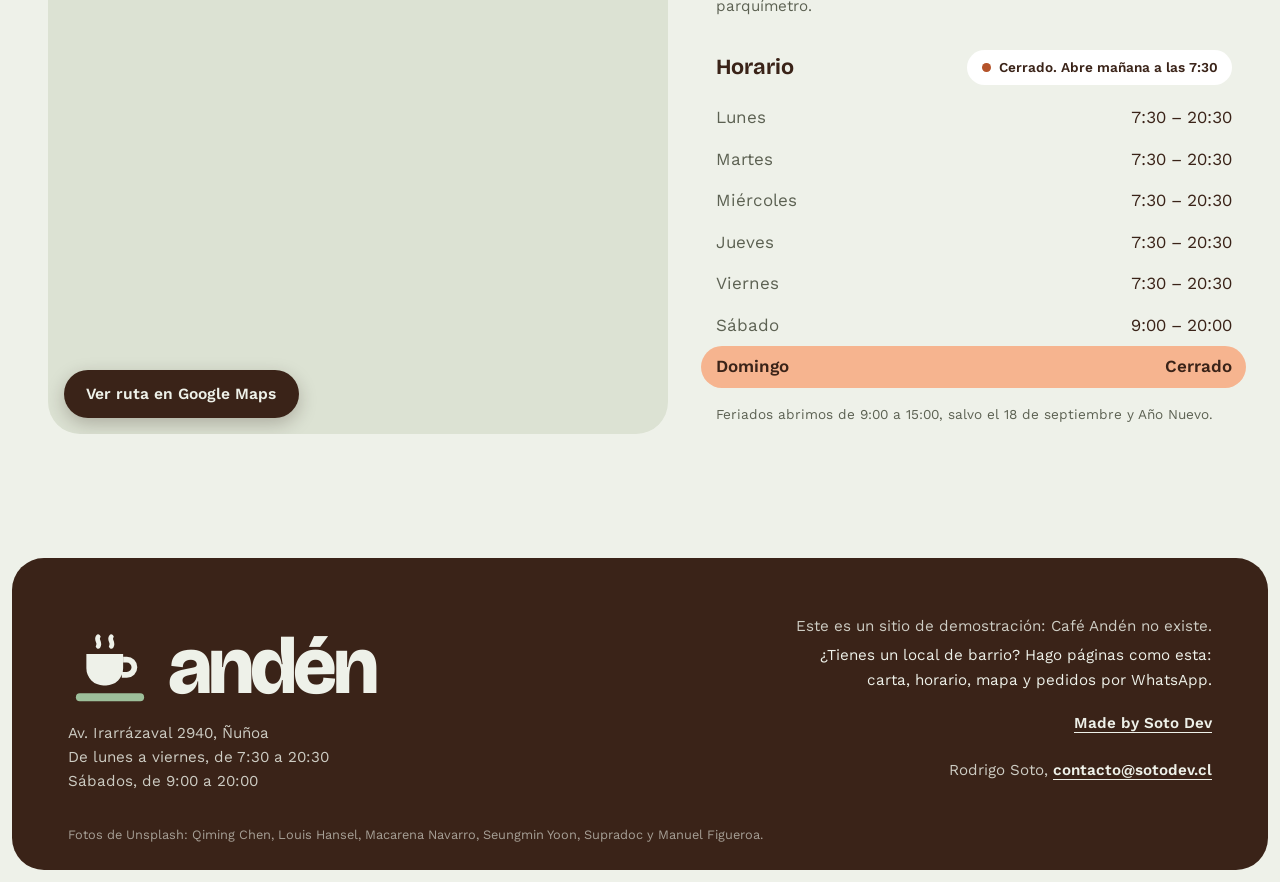
==== commit 2e3dd8fd: "Add developer contact to the footer and let crawlers follow links - Footer credits Rodrigo Soto with" ====
--- a/calido.html
+++ b/calido.html
@@ -7,8 +7,8 @@
   <title>Café Andén · Café de barrio en Ñuñoa</title>
   <meta name="description" content="Cafetería de barrio a media cuadra del metro Irarrázaval. Café tostado en Santiago, horneado del día, wifi y enchufes, pedidos por WhatsApp para retirar.">
   <meta name="theme-color" content="#3A2318">
-  <!-- Fictional business at a real street: keep it out of search results -->
-  <meta name="robots" content="noindex, nofollow">
+  <!-- Fictional business at a real street: keep it out of search results, but let crawlers follow the link to sotodev.cl -->
+  <meta name="robots" content="noindex, follow">
   <link rel="icon" href="favicon.svg" type="image/svg+xml">
 
   <meta property="og:type" content="website">
@@ -270,6 +270,7 @@
         <p>Este es un sitio de demostración: Café Andén no existe.</p>
         <p class="footer__pitch">¿Tienes un local de barrio? Hago páginas como esta: carta, horario, mapa y pedidos por WhatsApp.</p>
         <p><a href="https://sotodev.cl" target="_blank" rel="noopener">Made by Soto Dev</a></p>
+        <p class="footer__dev">Rodrigo Soto, <a href="mailto:contacto@sotodev.cl?subject=Consulta%20por%20un%20proyecto">contacto@sotodev.cl</a></p>
       </div>
     </div>
     <p class="footer__credits">Fotos de Unsplash: Qiming Chen, Louis Hansel, Macarena Navarro, Seungmin Yoon, Supradoc y Manuel Figueroa.</p>
--- a/calido.css
+++ b/calido.css
@@ -356,6 +356,7 @@
 .footer__brand { display: flex; align-items: center; gap: .2em; font: 800 clamp(3rem, 8vw, 5rem)/.9 var(--display); letter-spacing: -0.05em; color: var(--bg); margin-bottom: .75rem; }
 .footer__pitch { margin: .35rem 0 .5rem; max-width: 26rem; color: var(--bg); }
 @media (min-width: 760px) { .footer__pitch { margin-left: auto; } }
+.footer__dev a { font-weight: 500; }
 .footer__demo a { display: inline-block; padding-block: .7rem; color: var(--bg); font-weight: 600; text-underline-offset: 4px; }
 .footer .mark__edge { fill: var(--sage); }
 .footer__credits { margin-top: 2rem; font-size: .8rem; color: rgba(238,241,233,.6); }
